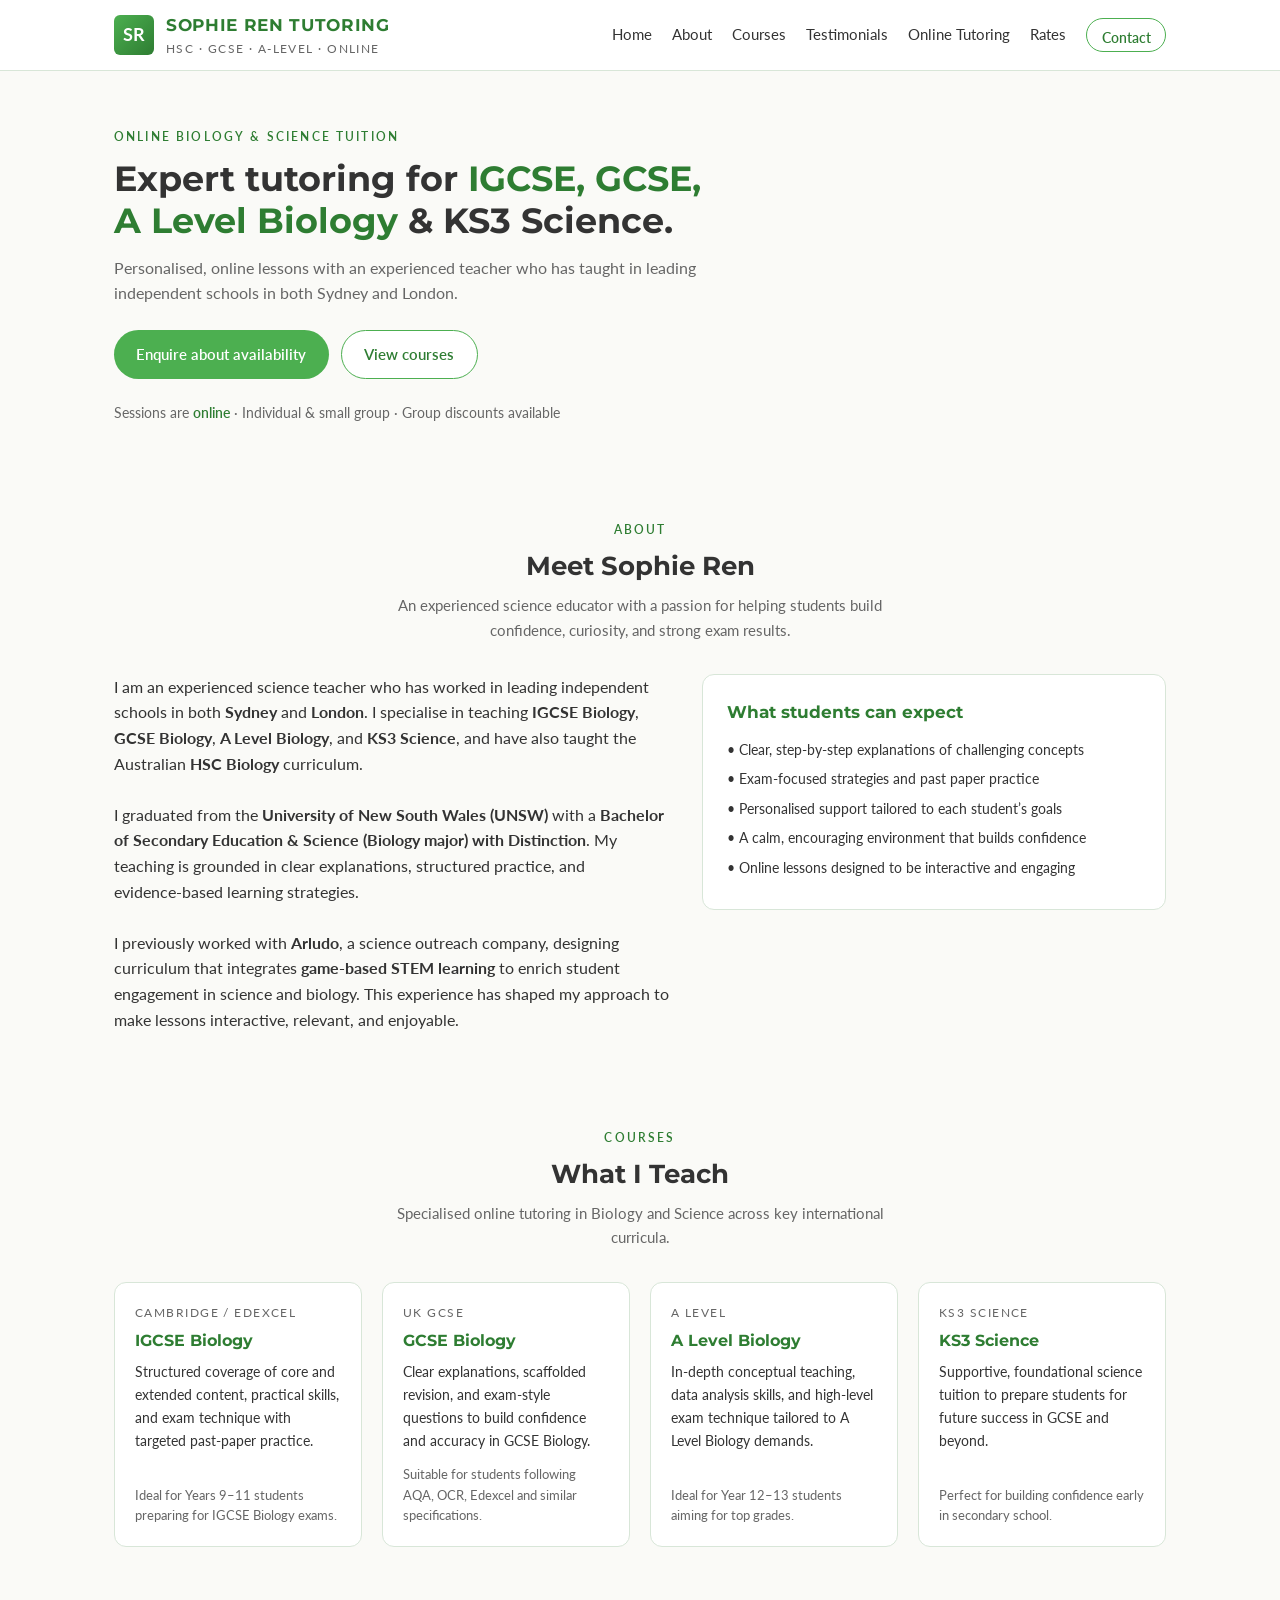
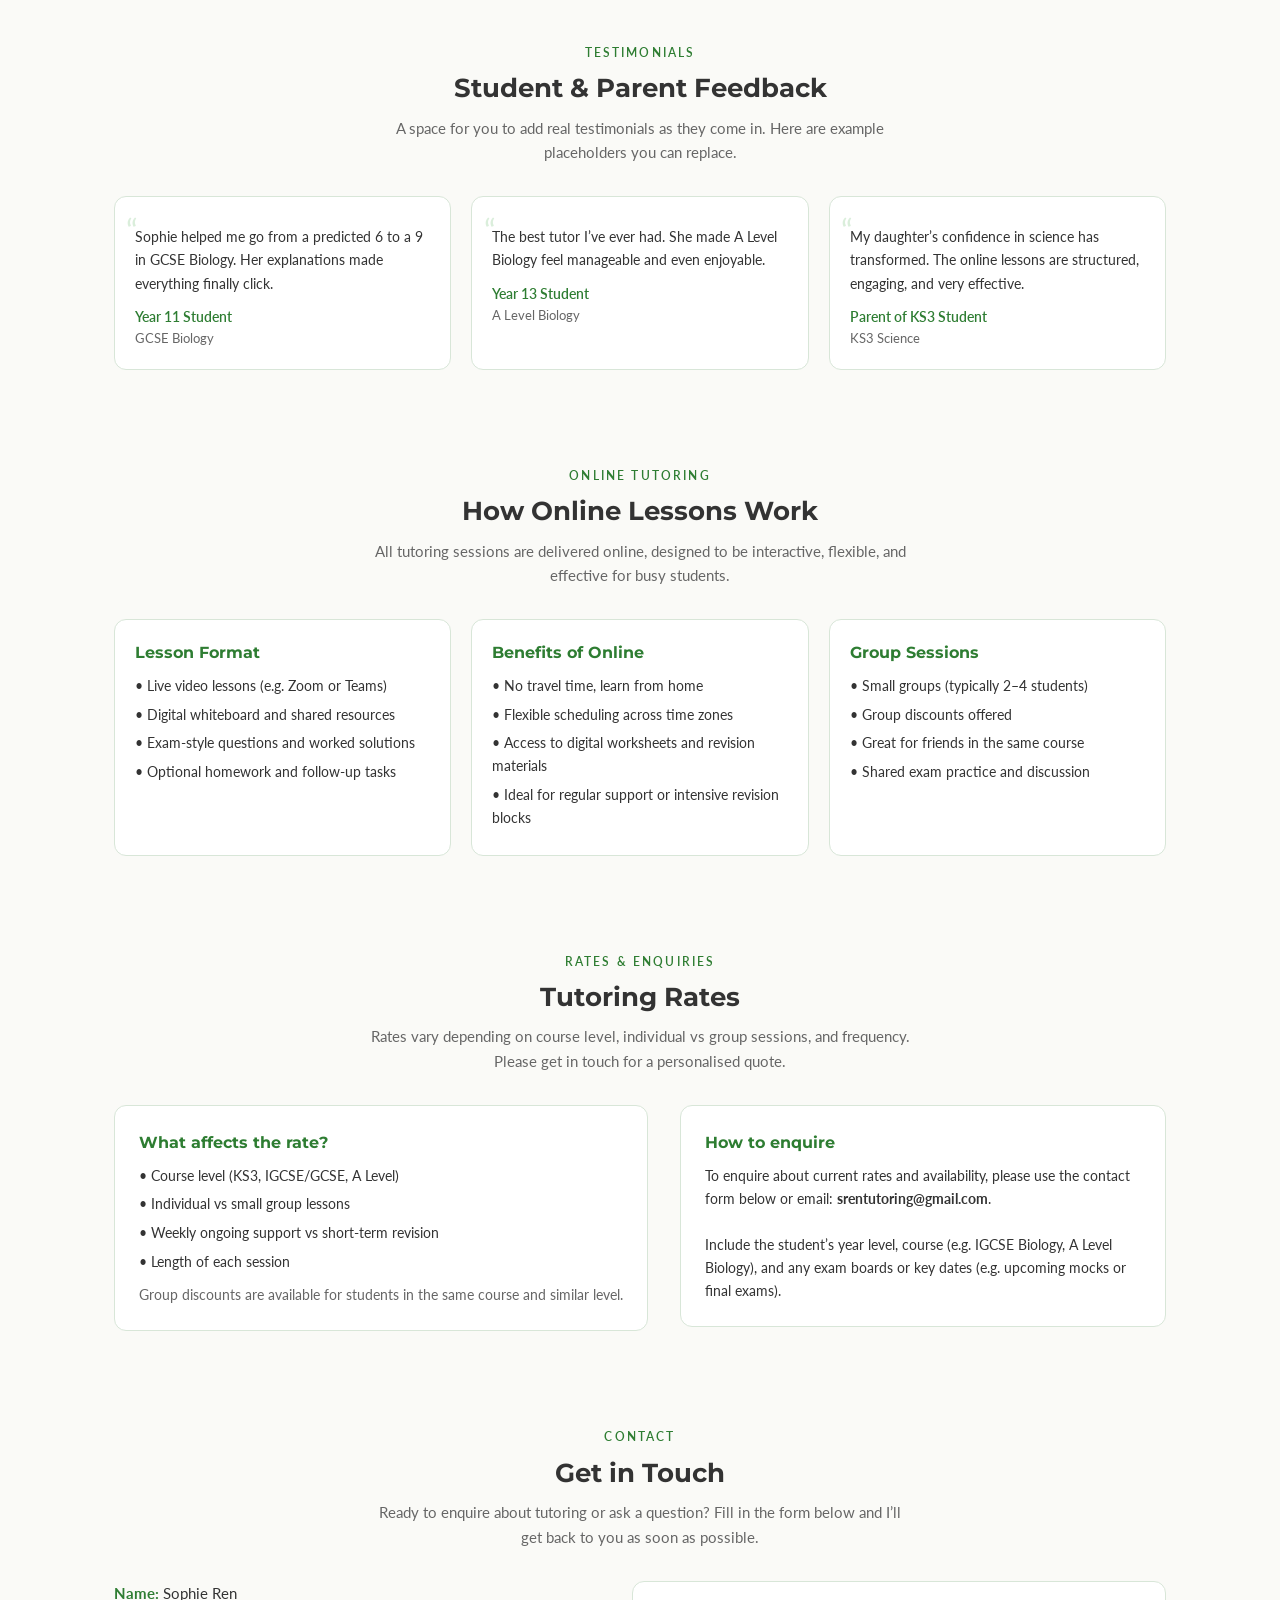
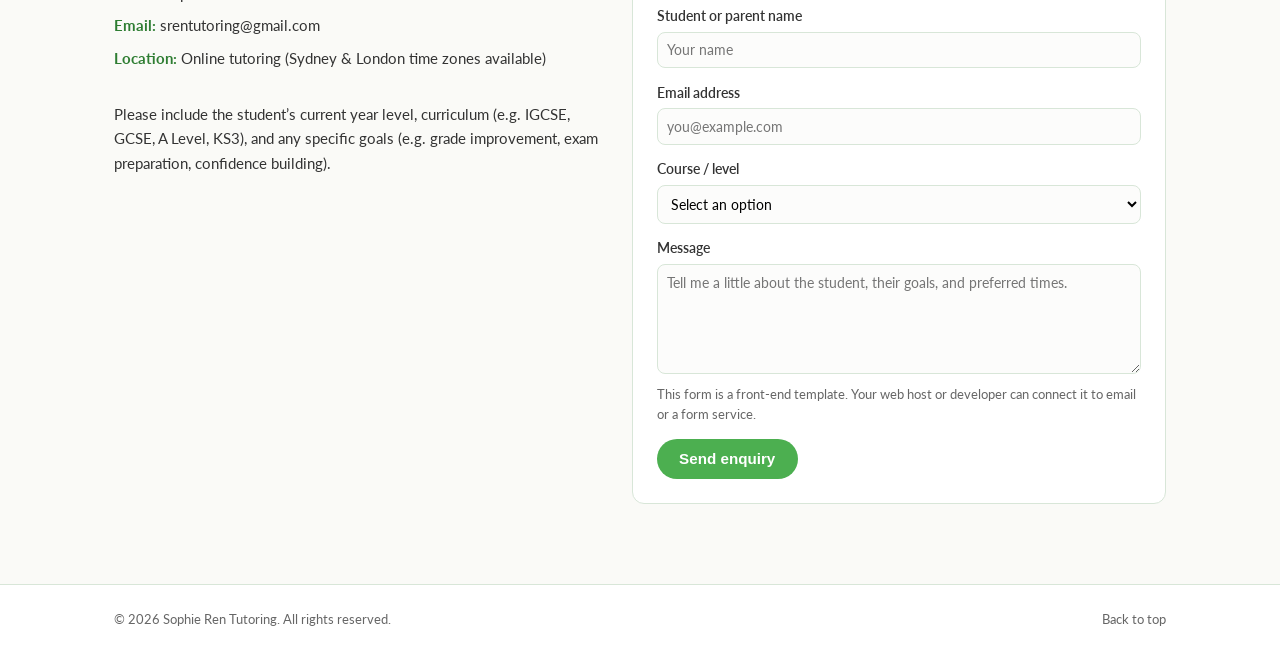
==== index.html @ f1d4d2f2 "Enhance index.html with new layout and styles Updated HTML structure and styling for the tutoring we" ====
<!DOCTYPE html>
<html lang="en">
<head>
  <meta charset="UTF-8" />
  <title>Sophie Ren Tutoring | Online Biology & Science Tutor</title>
  <meta name="viewport" content="width=device-width, initial-scale=1" />
  <meta name="description" content="Online Biology and Science tutoring for IGCSE, GCSE, A Level Biology and KS3 Science with experienced teacher Sophie Ren." />

  <!-- Google Fonts -->
  <link href="https://fonts.googleapis.com/css2?family=Montserrat:wght@500;700&family=Lato:wght@300;400;700&display=swap" rel="stylesheet" />

  <style>
    :root {
      --green-primary: #4caf50;
      --green-dark: #2e7d32;
      --sage-light: #e6f2e6;
      --bg-cream: #fafaf7;
      --text-main: #333333;
      --text-muted: #666666;
      --border-soft: #d8e6d8;
      --white: #ffffff;
    }

    * {
      box-sizing: border-box;
      margin: 0;
      padding: 0;
    }

    body {
      font-family: "Lato", system-ui, -apple-system, BlinkMacSystemFont, "Segoe UI", sans-serif;
      color: var(--text-main);
      background-color: var(--bg-cream);
      line-height: 1.6;
    }

    a {
      text-decoration: none;
      color: inherit;
    }

    img {
      max-width: 100%;
      display: block;
    }

    /* Layout */

    header {
      position: sticky;
      top: 0;
      z-index: 1000;
      background: var(--white);
      border-bottom: 1px solid var(--border-soft);
    }

    .container {
      width: 100%;
      max-width: 1100px;
      margin: 0 auto;
      padding: 0 1.5rem;
    }

    .nav {
      display: flex;
      align-items: center;
      justify-content: space-between;
      padding: 0.75rem 0;
    }

    .logo-text {
      display: flex;
      align-items: center;
      gap: 0.75rem;
    }

    .logo-box {
      width: 40px;
      height: 40px;
      border-radius: 6px;
      background: linear-gradient(135deg, var(--green-primary), var(--green-dark));
      display: flex;
      align-items: center;
      justify-content: center;
      color: var(--white);
      font-weight: 700;
      font-size: 1.1rem;
    }

    .logo-title {
      font-family: "Montserrat", sans-serif;
      font-weight: 700;
      font-size: 1.05rem;
      letter-spacing: 0.04em;
      text-transform: uppercase;
      color: var(--green-dark);
    }

    .logo-subtitle {
      font-size: 0.75rem;
      text-transform: uppercase;
      letter-spacing: 0.12em;
      color: var(--text-muted);
    }

    .nav-links {
      display: flex;
      gap: 1.25rem;
      align-items: center;
      font-size: 0.95rem;
    }

    .nav-links a {
      position: relative;
      padding-bottom: 0.15rem;
    }

    .nav-links a::after {
      content: "";
      position: absolute;
      left: 0;
      bottom: 0;
      width: 0;
      height: 2px;
      background: var(--green-primary);
      transition: width 0.2s ease;
    }

    .nav-links a:hover::after {
      width: 100%;
    }

    .nav-cta {
      padding: 0.4rem 0.9rem;
      border-radius: 999px;
      border: 1px solid var(--green-primary);
      color: var(--green-dark);
      font-weight: 600;
      font-size: 0.9rem;
    }

    /* Mobile nav */

    .nav-toggle {
      display: none;
      background: none;
      border: none;
      font-size: 1.5rem;
      cursor: pointer;
    }

    .nav-toggle span {
      display: block;
      width: 22px;
      height: 2px;
      background: var(--text-main);
      margin: 4px 0;
      transition: 0.3s;
    }

    .nav-links-mobile {
      display: none;
      flex-direction: column;
      gap: 0.75rem;
      padding: 0.75rem 0 1rem;
      border-top: 1px solid var(--border-soft);
      font-size: 0.95rem;
    }

    .nav-links-mobile a {
      padding: 0.25rem 0;
    }

    /* Hero */

    .hero {
      padding: 3.5rem 0 3rem;
      background: var(--bg-cream);
    }

    .hero-grid {
      display: grid;
      grid-template-columns: minmax(0, 1.4fr) minmax(0, 1fr);
      gap: 2.5rem;
      align-items: center;
    }

    .hero-kicker {
      text-transform: uppercase;
      letter-spacing: 0.18em;
      font-size: 0.75rem;
      color: var(--green-dark);
      font-weight: 600;
      margin-bottom: 0.75rem;
    }

    .hero-title {
      font-family: "Montserrat", sans-serif;
      font-size: 2.2rem;
      line-height: 1.2;
      margin-bottom: 0.75rem;
      color: var(--text-main);
    }

    .hero-highlight {
      color: var(--green-dark);
    }

    .hero-subtitle {
      font-size: 1rem;
      color: var(--text-muted);
      margin-bottom: 1.5rem;
    }

    .hero-buttons {
      display: flex;
      flex-wrap: wrap;
      gap: 0.75rem;
      margin-bottom: 1.5rem;
    }

    .btn-primary {
      background: var(--green-primary);
      color: var(--white);
      border-radius: 999px;
      padding: 0.7rem 1.4rem;
      font-size: 0.95rem;
      font-weight: 600;
      border: none;
      cursor: pointer;
      display: inline-flex;
      align-items: center;
      gap: 0.4rem;
    }

    .btn-secondary {
      background: var(--white);
      color: var(--green-dark);
      border-radius: 999px;
      padding: 0.7rem 1.4rem;
      font-size: 0.95rem;
      font-weight: 600;
      border: 1px solid var(--green-primary);
      cursor: pointer;
      display: inline-flex;
      align-items: center;
      gap: 0.4rem;
    }

    .hero-meta {
      font-size: 0.85rem;
      color: var(--text-muted);
    }

    .hero-meta span {
      font-weight: 600;
      color: var(--green-dark);
    }

    .hero-card {
      background: var(--white);
      border-radius: 14px;
      padding: 1.5rem;
      box-shadow: 0 10px 25px rgba(0, 0, 0, 0.06);
      border: 1px solid var(--border-soft);
    }

    .hero-card-title {
      font-family: "Montserrat", sans-serif;
      font-size: 1rem;
      font-weight: 600;
      margin-bottom: 0.75rem;
      color: var(--green-dark);
      text-transform: uppercase;
      letter-spacing: 0.12em;
    }

    .hero-card-list {
      list-style: none;
      font-size: 0.9rem;
      color: var(--text-main);
    }

    .hero-card-list li {
      display: flex;
      align-items: flex-start;
      gap: 0.5rem;
      margin-bottom: 0.4rem;
    }

    .hero-card-badge {
      display: inline-block;
      margin-top: 0.75rem;
      font-size: 0.75rem;
      text-transform: uppercase;
      letter-spacing: 0.12em;
      color: var(--text-muted);
    }

    /* Sections */

    section {
      padding: 3rem 0;
    }

    .section-header {
      text-align: center;
      margin-bottom: 2rem;
    }

    .section-kicker {
      text-transform: uppercase;
      letter-spacing: 0.18em;
      font-size: 0.75rem;
      color: var(--green-dark);
      font-weight: 600;
      margin-bottom: 0.4rem;
    }

    .section-title {
      font-family: "Montserrat", sans-serif;
      font-size: 1.6rem;
      margin-bottom: 0.4rem;
    }

    .section-subtitle {
      font-size: 0.95rem;
      color: var(--text-muted);
      max-width: 540px;
      margin: 0.25rem auto 0;
    }

    /* About */

    .about-grid {
      display: grid;
      grid-template-columns: minmax(0, 1.2fr) minmax(0, 1fr);
      gap: 2rem;
      align-items: flex-start;
    }

    .about-card {
      background: var(--white);
      border-radius: 12px;
      padding: 1.5rem;
      border: 1px solid var(--border-soft);
    }

    .about-card h3 {
      font-family: "Montserrat", sans-serif;
      font-size: 1.05rem;
      margin-bottom: 0.75rem;
      color: var(--green-dark);
    }

    .about-card ul {
      list-style: none;
      font-size: 0.9rem;
      color: var(--text-main);
    }

    .about-card li {
      margin-bottom: 0.4rem;
    }

    /* Courses */

    .courses-grid {
      display: grid;
      grid-template-columns: repeat(4, minmax(0, 1fr));
      gap: 1.25rem;
    }

    .course-card {
      background: var(--white);
      border-radius: 12px;
      padding: 1.25rem;
      border: 1px solid var(--border-soft);
      display: flex;
      flex-direction: column;
      justify-content: space-between;
    }

    .course-tag {
      font-size: 0.75rem;
      text-transform: uppercase;
      letter-spacing: 0.12em;
      color: var(--text-muted);
      margin-bottom: 0.4rem;
    }

    .course-title {
      font-family: "Montserrat", sans-serif;
      font-size: 1rem;
      margin-bottom: 0.4rem;
      color: var(--green-dark);
    }

    .course-body {
      font-size: 0.9rem;
      color: var(--text-main);
      margin-bottom: 0.75rem;
    }

    .course-footer {
      font-size: 0.8rem;
      color: var(--text-muted);
    }

    /* Testimonials */

    .testimonials-grid {
      display: grid;
      grid-template-columns: repeat(3, minmax(0, 1fr));
      gap: 1.25rem;
    }

    .testimonial-card {
      background: var(--white);
      border-radius: 12px;
      padding: 1.25rem;
      border: 1px solid var(--border-soft);
      font-size: 0.9rem;
      position: relative;
    }

    .testimonial-quote {
      font-size: 2rem;
      color: var(--green-primary);
      position: absolute;
      top: 0.4rem;
      left: 0.7rem;
      opacity: 0.2;
    }

    .testimonial-text {
      margin-top: 0.5rem;
      color: var(--text-main);
    }

    .testimonial-name {
      margin-top: 0.75rem;
      font-weight: 600;
      font-size: 0.85rem;
      color: var(--green-dark);
    }

    .testimonial-meta {
      font-size: 0.8rem;
      color: var(--text-muted);
    }

    /* Online tutoring */

    .online-grid {
      display: grid;
      grid-template-columns: repeat(3, minmax(0, 1fr));
      gap: 1.25rem;
    }

    .online-card {
      background: var(--white);
      border-radius: 12px;
      padding: 1.25rem;
      border: 1px solid var(--border-soft);
      font-size: 0.9rem;
    }

    .online-card h3 {
      font-family: "Montserrat", sans-serif;
      font-size: 1rem;
      margin-bottom: 0.5rem;
      color: var(--green-dark);
    }

    .online-card ul {
      list-style: none;
      padding-left: 0;
    }

    .online-card li {
      margin-bottom: 0.35rem;
    }

    /* Rates */

    .rates-grid {
      display: grid;
      grid-template-columns: minmax(0, 1.1fr) minmax(0, 1fr);
      gap: 2rem;
      align-items: flex-start;
    }

    .rates-card {
      background: var(--white);
      border-radius: 12px;
      padding: 1.5rem;
      border: 1px solid var(--border-soft);
      font-size: 0.9rem;
    }

    .rates-card h3 {
      font-family: "Montserrat", sans-serif;
      font-size: 1rem;
      margin-bottom: 0.5rem;
      color: var(--green-dark);
    }

    .rates-card ul {
      list-style: none;
    }

    .rates-card li {
      margin-bottom: 0.35rem;
    }

    .rates-note {
      font-size: 0.85rem;
      color: var(--text-muted);
      margin-top: 0.75rem;
    }

    /* Contact */

    .contact-grid {
      display: grid;
      grid-template-columns: minmax(0, 1fr) minmax(0, 1.1fr);
      gap: 2rem;
      align-items: flex-start;
    }

    .contact-details {
      font-size: 0.95rem;
    }

    .contact-details p {
      margin-bottom: 0.5rem;
    }

    .contact-details strong {
      color: var(--green-dark);
    }

    form {
      background: var(--white);
      border-radius: 12px;
      padding: 1.5rem;
      border: 1px solid var(--border-soft);
      font-size: 0.9rem;
    }

    .form-row {
      margin-bottom: 0.9rem;
    }

    label {
      display: block;
      margin-bottom: 0.25rem;
      font-size: 0.85rem;
      font-weight: 600;
      color: var(--text-main);
    }

    input,
    select,
    textarea {
      width: 100%;
      padding: 0.55rem 0.6rem;
      border-radius: 8px;
      border: 1px solid var(--border-soft);
      font-family: inherit;
      font-size: 0.9rem;
      outline: none;
      background: #fcfcfb;
    }

    input:focus,
    select:focus,
    textarea:focus {
      border-color: var(--green-primary);
      box-shadow: 0 0 0 2px rgba(76, 175, 80, 0.12);
      background: var(--white);
    }

    textarea {
      min-height: 110px;
      resize: vertical;
    }

    .form-helper {
      font-size: 0.8rem;
      color: var(--text-muted);
      margin-top: 0.25rem;
    }

    /* Footer */

    footer {
      padding: 1.5rem 0 2rem;
      border-top: 1px solid var(--border-soft);
      font-size: 0.8rem;
      color: var(--text-muted);
      background: var(--white);
      margin-top: 2rem;
    }

    .footer-inner {
      display: flex;
      flex-wrap: wrap;
      justify-content: space-between;
      gap: 0.75rem;
      align-items: center;
    }

    .footer-links {
      display: flex;
      gap: 1rem;
    }

    /* Responsive */

    @media (max-width: 900px) {
      .hero-grid,
      .about-grid,
      .courses-grid,
      .testimonials-grid,
      .online-grid,
      .rates-grid,
      .contact-grid {
        grid-template-columns: minmax(0, 1fr);
      }

      .courses-grid {
        grid-template-columns: repeat(2, minmax(0, 1fr));
      }

      .testimonials-grid,
      .online-grid {
        grid-template-columns: repeat(2, minmax(0, 1fr));
      }
    }

    @media (max-width: 700px) {
      .nav-links {
        display: none;
      }

      .nav-toggle {
        display: block;
      }

      .hero {
        padding-top: 2.5rem;
      }

      .hero-grid {
        grid-template-columns: minmax(0, 1fr);
      }

      .hero-title {
        font-size: 1.8rem;
      }

      .courses-grid,
      .testimonials-grid,
      .online-grid {
        grid-template-columns: minmax(0, 1fr);
      }

      section {
        padding: 2.5rem 0;
      }
    }

    @media (max-width: 480px) {
      .btn-primary,
      .btn-secondary {
        width: 100%;
        justify-content: center;
      }
    }
  </style>
</head>
<body>

  <!-- Header / Navigation -->
  <header>
    <div class="container">
      <nav class="nav">
        <div class="logo-text">
          <div class="logo-box">SR</div>
          <div>
            <div class="logo-title">Sophie Ren Tutoring</div>
            <div class="logo-subtitle">HSC · GCSE · A‑Level · Online</div>
          </div>
        </div>

        <button class="nav-toggle" aria-label="Toggle navigation" onclick="toggleNav()">
          <span></span>
          <span></span>
          <span></span>
        </button>

        <div class="nav-links">
          <a href="#home">Home</a>
          <a href="#about">About</a>
          <a href="#courses">Courses</a>
          <a href="#testimonials">Testimonials</a>
          <a href="#online">Online Tutoring</a>
          <a href="#rates">Rates</a>
          <a href="#contact" class="nav-cta">Contact</a>
        </div>
      </nav>

      <div id="mobileNav" class="nav-links-mobile">
        <a href="#home" onclick="toggleNav()">Home</a>
        <a href="#about" onclick="toggleNav()">About</a>
        <a href="#courses" onclick="toggleNav()">Courses</a>
        <a href="#testimonials" onclick="toggleNav()">Testimonials</a>
        <a href="#online" onclick="toggleNav()">Online Tutoring</a>
        <a href="#rates" onclick="toggleNav()">Rates</a>
        <a href="#contact" onclick="toggleNav()">Contact</a>
      </div>
    </div>
  </header>

  <!-- Hero -->
  <main id="home">
    <section class="hero">
      <div class="container hero-grid">
        <div>
          <div class="hero-kicker">Online Biology & Science Tuition</div>
          <h1 class="hero-title">
            Expert tutoring for <span class="hero-highlight">IGCSE, GCSE, A Level Biology</span> & KS3 Science.
          </h1>
          <p class="hero-subtitle">
            Personalised, online lessons with an experienced teacher who has taught in leading independent schools in both Sydney and London.
          </p>
          <div class="hero-buttons">
            <a href="#contact" class="btn-primary">Enquire about availability</a>
            <a href="#courses" class="btn-secondary">View courses</a>
          </div>
          <p class="hero-meta">
            Sessions are <span>online</span> · Individual & small group · Group discounts available
          </p>
        </div>
      </div>
    </section>

    <!-- About -->
    <section id="about">
      <div class="container">
        <div class="section-header">
          <div class="section-kicker">About</div>
          <h2 class="section-title">Meet Sophie Ren</h2>
          <p class="section-subtitle">
            An experienced science educator with a passion for helping students build confidence, curiosity, and strong exam results.
          </p>
        </div>

        <div class="about-grid">
          <div>
            <p>
              I am an experienced science teacher who has worked in leading independent schools in both
              <strong>Sydney</strong> and <strong>London</strong>. I specialise in teaching
              <strong>IGCSE Biology</strong>, <strong>GCSE Biology</strong>, <strong>A Level Biology</strong>,
              and <strong>KS3 Science</strong>, and have also taught the Australian <strong>HSC Biology</strong> curriculum.
            </p>
            <br />
            <p>
              I graduated from the <strong>University of New South Wales (UNSW)</strong> with a
              <strong>Bachelor of Secondary Education & Science (Biology major) with Distinction</strong>.
              My teaching is grounded in clear explanations, structured practice, and evidence‑based learning strategies.
            </p>
            <br />
            <p>
              I previously worked with <strong>Arludo</strong>, a science outreach company, designing curriculum that
              integrates <strong>game‑based STEM learning</strong> to enrich student engagement in science and biology.
              This experience has shaped my approach to make lessons interactive, relevant, and enjoyable.
            </p>
          </div>

          <div class="about-card">
            <h3>What students can expect</h3>
            <ul>
              <li>• Clear, step‑by‑step explanations of challenging concepts</li>
              <li>• Exam‑focused strategies and past paper practice</li>
              <li>• Personalised support tailored to each student’s goals</li>
              <li>• A calm, encouraging environment that builds confidence</li>
              <li>• Online lessons designed to be interactive and engaging</li>
            </ul>
          </div>
        </div>
      </div>
    </section>

    <!-- Courses -->
    <section id="courses">
      <div class="container">
        <div class="section-header">
          <div class="section-kicker">Courses</div>
          <h2 class="section-title">What I Teach</h2>
          <p class="section-subtitle">
            Specialised online tutoring in Biology and Science across key international curricula.
          </p>
        </div>

        <div class="courses-grid">
          <article class="course-card">
            <div>
              <div class="course-tag">Cambridge / Edexcel</div>
              <h3 class="course-title">IGCSE Biology</h3>
              <p class="course-body">
                Structured coverage of core and extended content, practical skills, and exam technique with targeted past‑paper practice.
              </p>
            </div>
            <div class="course-footer">
              Ideal for Years 9–11 students preparing for IGCSE Biology exams.
            </div>
          </article>

          <article class="course-card">
            <div>
              <div class="course-tag">UK GCSE</div>
              <h3 class="course-title">GCSE Biology</h3>
              <p class="course-body">
                Clear explanations, scaffolded revision, and exam‑style questions to build confidence and accuracy in GCSE Biology.
              </p>
            </div>
            <div class="course-footer">
              Suitable for students following AQA, OCR, Edexcel and similar specifications.
            </div>
          </article>

          <article class="course-card">
            <div>
              <div class="course-tag">A Level</div>
              <h3 class="course-title">A Level Biology</h3>
              <p class="course-body">
                In‑depth conceptual teaching, data analysis skills, and high‑level exam technique tailored to A Level Biology demands.
              </p>
            </div>
            <div class="course-footer">
              Ideal for Year 12–13 students aiming for top grades.
            </div>
          </article>

          <article class="course-card">
            <div>
              <div class="course-tag">KS3 Science</div>
              <h3 class="course-title">KS3 Science</h3>
              <p class="course-body">
                Supportive, foundational science tuition to prepare students for future success in GCSE and beyond.
              </p>
            </div>
            <div class="course-footer">
              Perfect for building confidence early in secondary school.
            </div>
          </article>
        </div>
      </div>
    </section>

    <!-- Testimonials -->
    <section id="testimonials">
      <div class="container">
        <div class="section-header">
          <div class="section-kicker">Testimonials</div>
          <h2 class="section-title">Student & Parent Feedback</h2>
          <p class="section-subtitle">
            A space for you to add real testimonials as they come in. Here are example placeholders you can replace.
          </p>
        </div>

        <div class="testimonials-grid">
          <article class="testimonial-card">
            <div class="testimonial-quote">“</div>
            <p class="testimonial-text">
              Sophie helped me go from a predicted 6 to a 9 in GCSE Biology. Her explanations made everything finally click.
            </p>
            <div class="testimonial-name">Year 11 Student</div>
            <div class="testimonial-meta">GCSE Biology</div>
          </article>

          <article class="testimonial-card">
            <div class="testimonial-quote">“</div>
            <p class="testimonial-text">
              The best tutor I’ve ever had. She made A Level Biology feel manageable and even enjoyable.
            </p>
            <div class="testimonial-name">Year 13 Student</div>
            <div class="testimonial-meta">A Level Biology</div>
          </article>

          <article class="testimonial-card">
            <div class="testimonial-quote">“</div>
            <p class="testimonial-text">
              My daughter’s confidence in science has transformed. The online lessons are structured, engaging, and very effective.
            </p>
            <div class="testimonial-name">Parent of KS3 Student</div>
            <div class="testimonial-meta">KS3 Science</div>
          </article>
        </div>
      </div>
    </section>

    <!-- Online Tutoring -->
    <section id="online">
      <div class="container">
        <div class="section-header">
          <div class="section-kicker">Online Tutoring</div>
          <h2 class="section-title">How Online Lessons Work</h2>
          <p class="section-subtitle">
            All tutoring sessions are delivered online, designed to be interactive, flexible, and effective for busy students.
          </p>
        </div>

        <div class="online-grid">
          <article class="online-card">
            <h3>Lesson Format</h3>
            <ul>
              <li>• Live video lessons (e.g. Zoom or Teams)</li>
              <li>• Digital whiteboard and shared resources</li>
              <li>• Exam‑style questions and worked solutions</li>
              <li>• Optional homework and follow‑up tasks</li>
            </ul>
          </article>

          <article class="online-card">
            <h3>Benefits of Online</h3>
            <ul>
              <li>• No travel time, learn from home</li>
              <li>• Flexible scheduling across time zones</li>
              <li>• Access to digital worksheets and revision materials</li>
              <li>• Ideal for regular support or intensive revision blocks</li>
            </ul>
          </article>

          <article class="online-card">
            <h3>Group Sessions</h3>
            <ul>
              <li>• Small groups (typically 2–4 students)</li>
              <li>• Group discounts offered</li>
              <li>• Great for friends in the same course</li>
              <li>• Shared exam practice and discussion</li>
            </ul>
          </article>
        </div>
      </div>
    </section>

    <!-- Rates -->
    <section id="rates">
      <div class="container">
        <div class="section-header">
          <div class="section-kicker">Rates & Enquiries</div>
          <h2 class="section-title">Tutoring Rates</h2>
          <p class="section-subtitle">
            Rates vary depending on course level, individual vs group sessions, and frequency. Please get in touch for a personalised quote.
          </p>
        </div>

        <div class="rates-grid">
          <div class="rates-card">
            <h3>What affects the rate?</h3>
            <ul>
              <li>• Course level (KS3, IGCSE/GCSE, A Level)</li>
              <li>• Individual vs small group lessons</li>
              <li>• Weekly ongoing support vs short‑term revision</li>
              <li>• Length of each session</li>
            </ul>
            <p class="rates-note">
              Group discounts are available for students in the same course and similar level.
            </p>
          </div>

          <div class="rates-card">
            <h3>How to enquire</h3>
            <p>
              To enquire about current rates and availability, please use the contact form below or email:
              <strong>srentutoring@gmail.com</strong>.
            </p>
            <br />
            <p>
              Include the student’s year level, course (e.g. IGCSE Biology, A Level Biology), and any exam boards or key dates
              (e.g. upcoming mocks or final exams).
            </p>
          </div>
        </div>
      </div>
    </section>

    <!-- Contact -->
    <section id="contact">
      <div class="container">
        <div class="section-header">
          <div class="section-kicker">Contact</div>
          <h2 class="section-title">Get in Touch</h2>
          <p class="section-subtitle">
            Ready to enquire about tutoring or ask a question? Fill in the form below and I’ll get back to you as soon as possible.
          </p>
        </div>

        <div class="contact-grid">
          <div class="contact-details">
            <p><strong>Name:</strong> Sophie Ren</p>
            <p><strong>Email:</strong> <a href="mailto:srentutoring@gmail.com">srentutoring@gmail.com</a></p>
            <p><strong>Location:</strong> Online tutoring (Sydney & London time zones available)</p>
            <br />
            <p>
              Please include the student’s current year level, curriculum (e.g. IGCSE, GCSE, A Level, KS3), and any specific goals
              (e.g. grade improvement, exam preparation, confidence building).
            </p>
          </div>

          <form>
            <div class="form-row">
              <label for="name">Student or parent name</label>
              <input type="text" id="name" name="name" placeholder="Your name" />
            </div>

            <div class="form-row">
              <label for="email">Email address</label>
              <input type="email" id="email" name="email" placeholder="you@example.com" />
            </div>

            <div class="form-row">
              <label for="course">Course / level</label>
              <select id="course" name="course">
                <option value="">Select an option</option>
                <option>KS3 Science</option>
                <option>IGCSE Biology</option>
                <option>GCSE Biology</option>
                <option>A Level Biology</option>
                <option>Other / Not sure</option>
              </select>
            </div>

            <div class="form-row">
              <label for="message">Message</label>
              <textarea id="message" name="message" placeholder="Tell me a little about the student, their goals, and preferred times."></textarea>
              <div class="form-helper">
                This form is a front‑end template. Your web host or developer can connect it to email or a form service.
              </div>
            </div>

            <button type="submit" class="btn-primary">Send enquiry</button>
          </form>
        </div>
      </div>
    </section>
  </main>

  <!-- Footer -->
  <footer>
    <div class="container footer-inner">
      <div>© <span id="year"></span> Sophie Ren Tutoring. All rights reserved.</div>
      <div class="footer-links">
        <a href="#home">Back to top</a>
      </div>
    </div>
  </footer>

  <script>
    // Mobile nav toggle
    function toggleNav() {
      const mobileNav = document.getElementById("mobileNav");
      if (mobileNav.style.display === "flex") {
        mobileNav.style.display = "none";
      } else {
        mobileNav.style.display = "flex";
      }
    }

    // Current year in footer
    document.getElementById("year").textContent = new Date().getFullYear();
  </script>
</body>
</html>
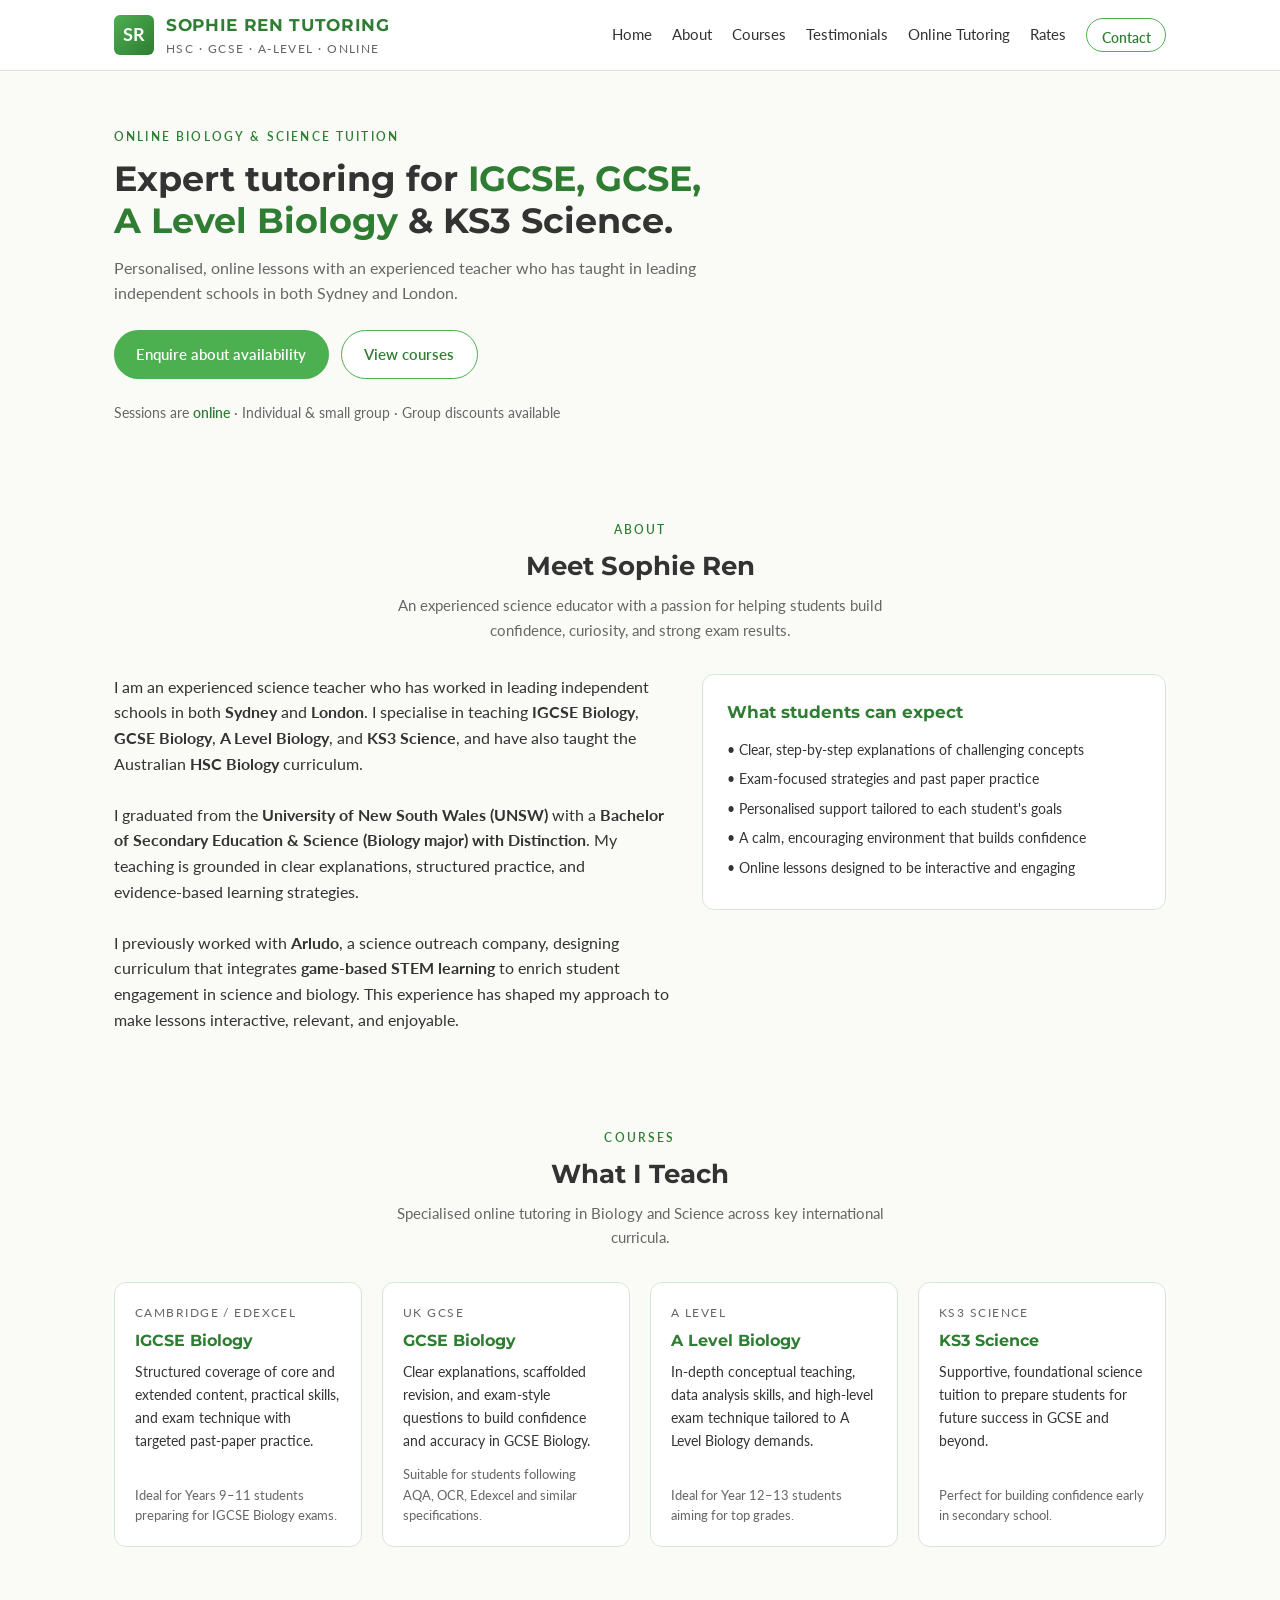
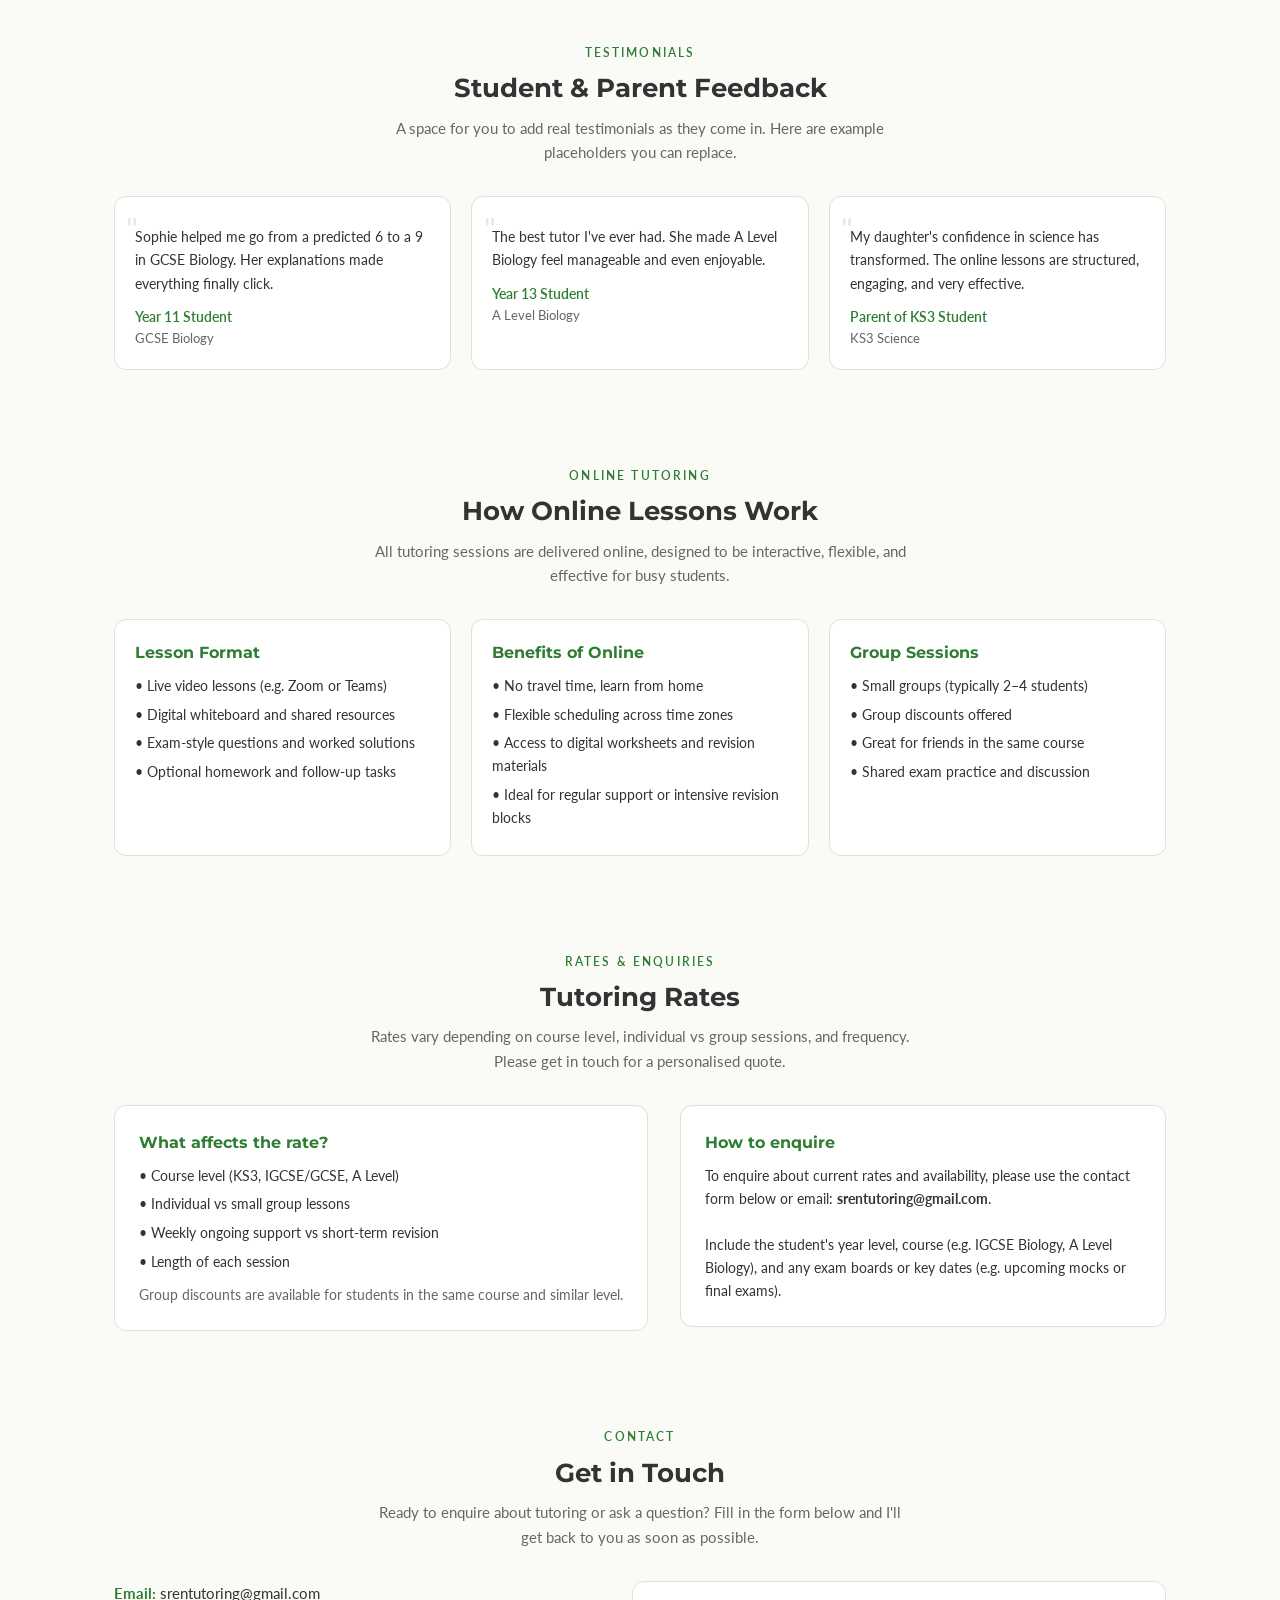
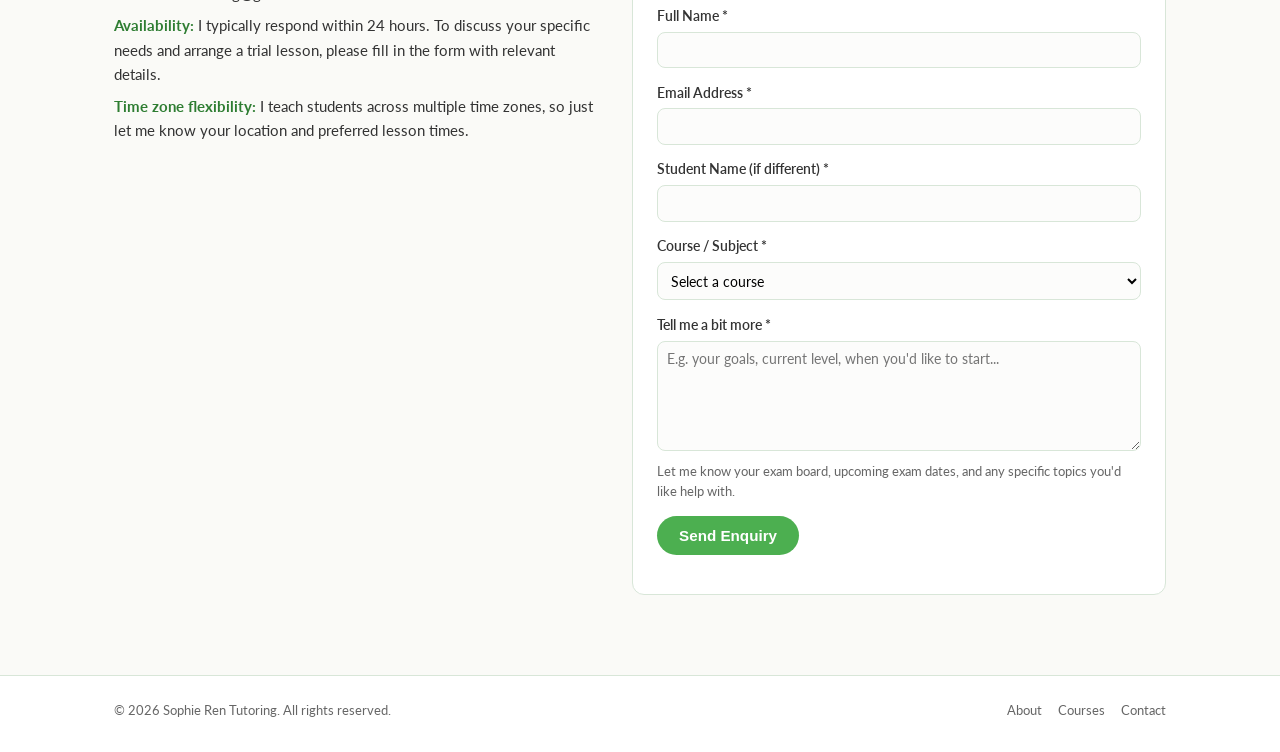
==== commit 6e45c67d: "Refactor: Remove inline styles and link to external CSS file" ====
--- a/index.html
+++ b/index.html
@@ -9,677 +9,15 @@
   <!-- Google Fonts -->
   <link href="https://fonts.googleapis.com/css2?family=Montserrat:wght@500;700&family=Lato:wght@300;400;700&display=swap" rel="stylesheet" />
 
-  <style>
-    :root {
-      --green-primary: #4caf50;
-      --green-dark: #2e7d32;
-      --sage-light: #e6f2e6;
-      --bg-cream: #fafaf7;
-      --text-main: #333333;
-      --text-muted: #666666;
-      --border-soft: #d8e6d8;
-      --white: #ffffff;
+  <!-- External Stylesheet -->
+  <link rel="stylesheet" href="styles.css" />
+
+  <script>
+    function toggleNav() {
+      const mobileNav = document.getElementById('mobileNav');
+      mobileNav.style.display = mobileNav.style.display === 'flex' ? 'none' : 'flex';
     }
-
-    * {
-      box-sizing: border-box;
-      margin: 0;
-      padding: 0;
-    }
-
-    body {
-      font-family: "Lato", system-ui, -apple-system, BlinkMacSystemFont, "Segoe UI", sans-serif;
-      color: var(--text-main);
-      background-color: var(--bg-cream);
-      line-height: 1.6;
-    }
-
-    a {
-      text-decoration: none;
-      color: inherit;
-    }
-
-    img {
-      max-width: 100%;
-      display: block;
-    }
-
-    /* Layout */
-
-    header {
-      position: sticky;
-      top: 0;
-      z-index: 1000;
-      background: var(--white);
-      border-bottom: 1px solid var(--border-soft);
-    }
-
-    .container {
-      width: 100%;
-      max-width: 1100px;
-      margin: 0 auto;
-      padding: 0 1.5rem;
-    }
-
-    .nav {
-      display: flex;
-      align-items: center;
-      justify-content: space-between;
-      padding: 0.75rem 0;
-    }
-
-    .logo-text {
-      display: flex;
-      align-items: center;
-      gap: 0.75rem;
-    }
-
-    .logo-box {
-      width: 40px;
-      height: 40px;
-      border-radius: 6px;
-      background: linear-gradient(135deg, var(--green-primary), var(--green-dark));
-      display: flex;
-      align-items: center;
-      justify-content: center;
-      color: var(--white);
-      font-weight: 700;
-      font-size: 1.1rem;
-    }
-
-    .logo-title {
-      font-family: "Montserrat", sans-serif;
-      font-weight: 700;
-      font-size: 1.05rem;
-      letter-spacing: 0.04em;
-      text-transform: uppercase;
-      color: var(--green-dark);
-    }
-
-    .logo-subtitle {
-      font-size: 0.75rem;
-      text-transform: uppercase;
-      letter-spacing: 0.12em;
-      color: var(--text-muted);
-    }
-
-    .nav-links {
-      display: flex;
-      gap: 1.25rem;
-      align-items: center;
-      font-size: 0.95rem;
-    }
-
-    .nav-links a {
-      position: relative;
-      padding-bottom: 0.15rem;
-    }
-
-    .nav-links a::after {
-      content: "";
-      position: absolute;
-      left: 0;
-      bottom: 0;
-      width: 0;
-      height: 2px;
-      background: var(--green-primary);
-      transition: width 0.2s ease;
-    }
-
-    .nav-links a:hover::after {
-      width: 100%;
-    }
-
-    .nav-cta {
-      padding: 0.4rem 0.9rem;
-      border-radius: 999px;
-      border: 1px solid var(--green-primary);
-      color: var(--green-dark);
-      font-weight: 600;
-      font-size: 0.9rem;
-    }
-
-    /* Mobile nav */
-
-    .nav-toggle {
-      display: none;
-      background: none;
-      border: none;
-      font-size: 1.5rem;
-      cursor: pointer;
-    }
-
-    .nav-toggle span {
-      display: block;
-      width: 22px;
-      height: 2px;
-      background: var(--text-main);
-      margin: 4px 0;
-      transition: 0.3s;
-    }
-
-    .nav-links-mobile {
-      display: none;
-      flex-direction: column;
-      gap: 0.75rem;
-      padding: 0.75rem 0 1rem;
-      border-top: 1px solid var(--border-soft);
-      font-size: 0.95rem;
-    }
-
-    .nav-links-mobile a {
-      padding: 0.25rem 0;
-    }
-
-    /* Hero */
-
-    .hero {
-      padding: 3.5rem 0 3rem;
-      background: var(--bg-cream);
-    }
-
-    .hero-grid {
-      display: grid;
-      grid-template-columns: minmax(0, 1.4fr) minmax(0, 1fr);
-      gap: 2.5rem;
-      align-items: center;
-    }
-
-    .hero-kicker {
-      text-transform: uppercase;
-      letter-spacing: 0.18em;
-      font-size: 0.75rem;
-      color: var(--green-dark);
-      font-weight: 600;
-      margin-bottom: 0.75rem;
-    }
-
-    .hero-title {
-      font-family: "Montserrat", sans-serif;
-      font-size: 2.2rem;
-      line-height: 1.2;
-      margin-bottom: 0.75rem;
-      color: var(--text-main);
-    }
-
-    .hero-highlight {
-      color: var(--green-dark);
-    }
-
-    .hero-subtitle {
-      font-size: 1rem;
-      color: var(--text-muted);
-      margin-bottom: 1.5rem;
-    }
-
-    .hero-buttons {
-      display: flex;
-      flex-wrap: wrap;
-      gap: 0.75rem;
-      margin-bottom: 1.5rem;
-    }
-
-    .btn-primary {
-      background: var(--green-primary);
-      color: var(--white);
-      border-radius: 999px;
-      padding: 0.7rem 1.4rem;
-      font-size: 0.95rem;
-      font-weight: 600;
-      border: none;
-      cursor: pointer;
-      display: inline-flex;
-      align-items: center;
-      gap: 0.4rem;
-    }
-
-    .btn-secondary {
-      background: var(--white);
-      color: var(--green-dark);
-      border-radius: 999px;
-      padding: 0.7rem 1.4rem;
-      font-size: 0.95rem;
-      font-weight: 600;
-      border: 1px solid var(--green-primary);
-      cursor: pointer;
-      display: inline-flex;
-      align-items: center;
-      gap: 0.4rem;
-    }
-
-    .hero-meta {
-      font-size: 0.85rem;
-      color: var(--text-muted);
-    }
-
-    .hero-meta span {
-      font-weight: 600;
-      color: var(--green-dark);
-    }
-
-    .hero-card {
-      background: var(--white);
-      border-radius: 14px;
-      padding: 1.5rem;
-      box-shadow: 0 10px 25px rgba(0, 0, 0, 0.06);
-      border: 1px solid var(--border-soft);
-    }
-
-    .hero-card-title {
-      font-family: "Montserrat", sans-serif;
-      font-size: 1rem;
-      font-weight: 600;
-      margin-bottom: 0.75rem;
-      color: var(--green-dark);
-      text-transform: uppercase;
-      letter-spacing: 0.12em;
-    }
-
-    .hero-card-list {
-      list-style: none;
-      font-size: 0.9rem;
-      color: var(--text-main);
-    }
-
-    .hero-card-list li {
-      display: flex;
-      align-items: flex-start;
-      gap: 0.5rem;
-      margin-bottom: 0.4rem;
-    }
-
-    .hero-card-badge {
-      display: inline-block;
-      margin-top: 0.75rem;
-      font-size: 0.75rem;
-      text-transform: uppercase;
-      letter-spacing: 0.12em;
-      color: var(--text-muted);
-    }
-
-    /* Sections */
-
-    section {
-      padding: 3rem 0;
-    }
-
-    .section-header {
-      text-align: center;
-      margin-bottom: 2rem;
-    }
-
-    .section-kicker {
-      text-transform: uppercase;
-      letter-spacing: 0.18em;
-      font-size: 0.75rem;
-      color: var(--green-dark);
-      font-weight: 600;
-      margin-bottom: 0.4rem;
-    }
-
-    .section-title {
-      font-family: "Montserrat", sans-serif;
-      font-size: 1.6rem;
-      margin-bottom: 0.4rem;
-    }
-
-    .section-subtitle {
-      font-size: 0.95rem;
-      color: var(--text-muted);
-      max-width: 540px;
-      margin: 0.25rem auto 0;
-    }
-
-    /* About */
-
-    .about-grid {
-      display: grid;
-      grid-template-columns: minmax(0, 1.2fr) minmax(0, 1fr);
-      gap: 2rem;
-      align-items: flex-start;
-    }
-
-    .about-card {
-      background: var(--white);
-      border-radius: 12px;
-      padding: 1.5rem;
-      border: 1px solid var(--border-soft);
-    }
-
-    .about-card h3 {
-      font-family: "Montserrat", sans-serif;
-      font-size: 1.05rem;
-      margin-bottom: 0.75rem;
-      color: var(--green-dark);
-    }
-
-    .about-card ul {
-      list-style: none;
-      font-size: 0.9rem;
-      color: var(--text-main);
-    }
-
-    .about-card li {
-      margin-bottom: 0.4rem;
-    }
-
-    /* Courses */
-
-    .courses-grid {
-      display: grid;
-      grid-template-columns: repeat(4, minmax(0, 1fr));
-      gap: 1.25rem;
-    }
-
-    .course-card {
-      background: var(--white);
-      border-radius: 12px;
-      padding: 1.25rem;
-      border: 1px solid var(--border-soft);
-      display: flex;
-      flex-direction: column;
-      justify-content: space-between;
-    }
-
-    .course-tag {
-      font-size: 0.75rem;
-      text-transform: uppercase;
-      letter-spacing: 0.12em;
-      color: var(--text-muted);
-      margin-bottom: 0.4rem;
-    }
-
-    .course-title {
-      font-family: "Montserrat", sans-serif;
-      font-size: 1rem;
-      margin-bottom: 0.4rem;
-      color: var(--green-dark);
-    }
-
-    .course-body {
-      font-size: 0.9rem;
-      color: var(--text-main);
-      margin-bottom: 0.75rem;
-    }
-
-    .course-footer {
-      font-size: 0.8rem;
-      color: var(--text-muted);
-    }
-
-    /* Testimonials */
-
-    .testimonials-grid {
-      display: grid;
-      grid-template-columns: repeat(3, minmax(0, 1fr));
-      gap: 1.25rem;
-    }
-
-    .testimonial-card {
-      background: var(--white);
-      border-radius: 12px;
-      padding: 1.25rem;
-      border: 1px solid var(--border-soft);
-      font-size: 0.9rem;
-      position: relative;
-    }
-
-    .testimonial-quote {
-      font-size: 2rem;
-      color: var(--green-primary);
-      position: absolute;
-      top: 0.4rem;
-      left: 0.7rem;
-      opacity: 0.2;
-    }
-
-    .testimonial-text {
-      margin-top: 0.5rem;
-      color: var(--text-main);
-    }
-
-    .testimonial-name {
-      margin-top: 0.75rem;
-      font-weight: 600;
-      font-size: 0.85rem;
-      color: var(--green-dark);
-    }
-
-    .testimonial-meta {
-      font-size: 0.8rem;
-      color: var(--text-muted);
-    }
-
-    /* Online tutoring */
-
-    .online-grid {
-      display: grid;
-      grid-template-columns: repeat(3, minmax(0, 1fr));
-      gap: 1.25rem;
-    }
-
-    .online-card {
-      background: var(--white);
-      border-radius: 12px;
-      padding: 1.25rem;
-      border: 1px solid var(--border-soft);
-      font-size: 0.9rem;
-    }
-
-    .online-card h3 {
-      font-family: "Montserrat", sans-serif;
-      font-size: 1rem;
-      margin-bottom: 0.5rem;
-      color: var(--green-dark);
-    }
-
-    .online-card ul {
-      list-style: none;
-      padding-left: 0;
-    }
-
-    .online-card li {
-      margin-bottom: 0.35rem;
-    }
-
-    /* Rates */
-
-    .rates-grid {
-      display: grid;
-      grid-template-columns: minmax(0, 1.1fr) minmax(0, 1fr);
-      gap: 2rem;
-      align-items: flex-start;
-    }
-
-    .rates-card {
-      background: var(--white);
-      border-radius: 12px;
-      padding: 1.5rem;
-      border: 1px solid var(--border-soft);
-      font-size: 0.9rem;
-    }
-
-    .rates-card h3 {
-      font-family: "Montserrat", sans-serif;
-      font-size: 1rem;
-      margin-bottom: 0.5rem;
-      color: var(--green-dark);
-    }
-
-    .rates-card ul {
-      list-style: none;
-    }
-
-    .rates-card li {
-      margin-bottom: 0.35rem;
-    }
-
-    .rates-note {
-      font-size: 0.85rem;
-      color: var(--text-muted);
-      margin-top: 0.75rem;
-    }
-
-    /* Contact */
-
-    .contact-grid {
-      display: grid;
-      grid-template-columns: minmax(0, 1fr) minmax(0, 1.1fr);
-      gap: 2rem;
-      align-items: flex-start;
-    }
-
-    .contact-details {
-      font-size: 0.95rem;
-    }
-
-    .contact-details p {
-      margin-bottom: 0.5rem;
-    }
-
-    .contact-details strong {
-      color: var(--green-dark);
-    }
-
-    form {
-      background: var(--white);
-      border-radius: 12px;
-      padding: 1.5rem;
-      border: 1px solid var(--border-soft);
-      font-size: 0.9rem;
-    }
-
-    .form-row {
-      margin-bottom: 0.9rem;
-    }
-
-    label {
-      display: block;
-      margin-bottom: 0.25rem;
-      font-size: 0.85rem;
-      font-weight: 600;
-      color: var(--text-main);
-    }
-
-    input,
-    select,
-    textarea {
-      width: 100%;
-      padding: 0.55rem 0.6rem;
-      border-radius: 8px;
-      border: 1px solid var(--border-soft);
-      font-family: inherit;
-      font-size: 0.9rem;
-      outline: none;
-      background: #fcfcfb;
-    }
-
-    input:focus,
-    select:focus,
-    textarea:focus {
-      border-color: var(--green-primary);
-      box-shadow: 0 0 0 2px rgba(76, 175, 80, 0.12);
-      background: var(--white);
-    }
-
-    textarea {
-      min-height: 110px;
-      resize: vertical;
-    }
-
-    .form-helper {
-      font-size: 0.8rem;
-      color: var(--text-muted);
-      margin-top: 0.25rem;
-    }
-
-    /* Footer */
-
-    footer {
-      padding: 1.5rem 0 2rem;
-      border-top: 1px solid var(--border-soft);
-      font-size: 0.8rem;
-      color: var(--text-muted);
-      background: var(--white);
-      margin-top: 2rem;
-    }
-
-    .footer-inner {
-      display: flex;
-      flex-wrap: wrap;
-      justify-content: space-between;
-      gap: 0.75rem;
-      align-items: center;
-    }
-
-    .footer-links {
-      display: flex;
-      gap: 1rem;
-    }
-
-    /* Responsive */
-
-    @media (max-width: 900px) {
-      .hero-grid,
-      .about-grid,
-      .courses-grid,
-      .testimonials-grid,
-      .online-grid,
-      .rates-grid,
-      .contact-grid {
-        grid-template-columns: minmax(0, 1fr);
-      }
-
-      .courses-grid {
-        grid-template-columns: repeat(2, minmax(0, 1fr));
-      }
-
-      .testimonials-grid,
-      .online-grid {
-        grid-template-columns: repeat(2, minmax(0, 1fr));
-      }
-    }
-
-    @media (max-width: 700px) {
-      .nav-links {
-        display: none;
-      }
-
-      .nav-toggle {
-        display: block;
-      }
-
-      .hero {
-        padding-top: 2.5rem;
-      }
-
-      .hero-grid {
-        grid-template-columns: minmax(0, 1fr);
-      }
-
-      .hero-title {
-        font-size: 1.8rem;
-      }
-
-      .courses-grid,
-      .testimonials-grid,
-      .online-grid {
-        grid-template-columns: minmax(0, 1fr);
-      }
-
-      section {
-        padding: 2.5rem 0;
-      }
-    }
-
-    @media (max-width: 480px) {
-      .btn-primary,
-      .btn-secondary {
-        width: 100%;
-        justify-content: center;
-      }
-    }
-  </style>
+  </script>
 </head>
 <body>
 
@@ -785,7 +123,7 @@
             <ul>
               <li>• Clear, step‑by‑step explanations of challenging concepts</li>
               <li>• Exam‑focused strategies and past paper practice</li>
-              <li>• Personalised support tailored to each student’s goals</li>
+              <li>• Personalised support tailored to each student's goals</li>
               <li>• A calm, encouraging environment that builds confidence</li>
               <li>• Online lessons designed to be interactive and engaging</li>
             </ul>
@@ -874,7 +212,7 @@
 
         <div class="testimonials-grid">
           <article class="testimonial-card">
-            <div class="testimonial-quote">“</div>
+            <div class="testimonial-quote">"</div>
             <p class="testimonial-text">
               Sophie helped me go from a predicted 6 to a 9 in GCSE Biology. Her explanations made everything finally click.
             </p>
@@ -883,18 +221,18 @@
           </article>
 
           <article class="testimonial-card">
-            <div class="testimonial-quote">“</div>
+            <div class="testimonial-quote">"</div>
             <p class="testimonial-text">
-              The best tutor I’ve ever had. She made A Level Biology feel manageable and even enjoyable.
+              The best tutor I've ever had. She made A Level Biology feel manageable and even enjoyable.
             </p>
             <div class="testimonial-name">Year 13 Student</div>
             <div class="testimonial-meta">A Level Biology</div>
           </article>
 
           <article class="testimonial-card">
-            <div class="testimonial-quote">“</div>
+            <div class="testimonial-quote">"</div>
             <p class="testimonial-text">
-              My daughter’s confidence in science has transformed. The online lessons are structured, engaging, and very effective.
+              My daughter's confidence in science has transformed. The online lessons are structured, engaging, and very effective.
             </p>
             <div class="testimonial-name">Parent of KS3 Student</div>
             <div class="testimonial-meta">KS3 Science</div>
@@ -981,7 +319,7 @@
             </p>
             <br />
             <p>
-              Include the student’s year level, course (e.g. IGCSE Biology, A Level Biology), and any exam boards or key dates
+              Include the student's year level, course (e.g. IGCSE Biology, A Level Biology), and any exam boards or key dates
               (e.g. upcoming mocks or final exams).
             </p>
           </div>
@@ -996,54 +334,60 @@
           <div class="section-kicker">Contact</div>
           <h2 class="section-title">Get in Touch</h2>
           <p class="section-subtitle">
-            Ready to enquire about tutoring or ask a question? Fill in the form below and I’ll get back to you as soon as possible.
+            Ready to enquire about tutoring or ask a question? Fill in the form below and I'll get back to you as soon as possible.
           </p>
         </div>
 
         <div class="contact-grid">
           <div class="contact-details">
-            <p><strong>Name:</strong> Sophie Ren</p>
-            <p><strong>Email:</strong> <a href="mailto:srentutoring@gmail.com">srentutoring@gmail.com</a></p>
-            <p><strong>Location:</strong> Online tutoring (Sydney & London time zones available)</p>
-            <br />
-            <p>
-              Please include the student’s current year level, curriculum (e.g. IGCSE, GCSE, A Level, KS3), and any specific goals
-              (e.g. grade improvement, exam preparation, confidence building).
+            <p>
+              <strong>Email:</strong> srentutoring@gmail.com
+            </p>
+            <p>
+              <strong>Availability:</strong> I typically respond within 24 hours. To discuss your specific needs and arrange a trial lesson, please fill in the form with relevant details.
+            </p>
+            <p>
+              <strong>Time zone flexibility:</strong> I teach students across multiple time zones, so just let me know your location and preferred lesson times.
             </p>
           </div>
 
           <form>
             <div class="form-row">
-              <label for="name">Student or parent name</label>
-              <input type="text" id="name" name="name" placeholder="Your name" />
-            </div>
-
-            <div class="form-row">
-              <label for="email">Email address</label>
-              <input type="email" id="email" name="email" placeholder="you@example.com" />
-            </div>
-
-            <div class="form-row">
-              <label for="course">Course / level</label>
-              <select id="course" name="course">
-                <option value="">Select an option</option>
-                <option>KS3 Science</option>
-                <option>IGCSE Biology</option>
-                <option>GCSE Biology</option>
-                <option>A Level Biology</option>
-                <option>Other / Not sure</option>
+              <label for="name">Full Name *</label>
+              <input type="text" id="name" name="name" required />
+            </div>
+
+            <div class="form-row">
+              <label for="email">Email Address *</label>
+              <input type="email" id="email" name="email" required />
+            </div>
+
+            <div class="form-row">
+              <label for="student-name">Student Name (if different) *</label>
+              <input type="text" id="student-name" name="student-name" />
+            </div>
+
+            <div class="form-row">
+              <label for="course">Course / Subject *</label>
+              <select id="course" name="course" required>
+                <option value="">Select a course</option>
+                <option value="igcse-biology">IGCSE Biology</option>
+                <option value="gcse-biology">GCSE Biology</option>
+                <option value="a-level-biology">A Level Biology</option>
+                <option value="ks3-science">KS3 Science</option>
+                <option value="hsc-biology">HSC Biology</option>
               </select>
             </div>
 
             <div class="form-row">
-              <label for="message">Message</label>
-              <textarea id="message" name="message" placeholder="Tell me a little about the student, their goals, and preferred times."></textarea>
-              <div class="form-helper">
-                This form is a front‑end template. Your web host or developer can connect it to email or a form service.
-              </div>
-            </div>
-
-            <button type="submit" class="btn-primary">Send enquiry</button>
+              <label for="message">Tell me a bit more *</label>
+              <textarea id="message" name="message" placeholder="E.g. your goals, current level, when you'd like to start..." required></textarea>
+              <div class="form-helper">Let me know your exam board, upcoming exam dates, and any specific topics you'd like help with.</div>
+            </div>
+
+            <div class="form-row">
+              <button type="submit" class="btn-primary">Send Enquiry</button>
+            </div>
           </form>
         </div>
       </div>
@@ -1052,27 +396,17 @@
 
   <!-- Footer -->
   <footer>
-    <div class="container footer-inner">
-      <div>© <span id="year"></span> Sophie Ren Tutoring. All rights reserved.</div>
-      <div class="footer-links">
-        <a href="#home">Back to top</a>
+    <div class="container">
+      <div class="footer-inner">
+        <div>© 2026 Sophie Ren Tutoring. All rights reserved.</div>
+        <div class="footer-links">
+          <a href="#about">About</a>
+          <a href="#courses">Courses</a>
+          <a href="#contact">Contact</a>
+        </div>
       </div>
     </div>
   </footer>
 
-  <script>
-    // Mobile nav toggle
-    function toggleNav() {
-      const mobileNav = document.getElementById("mobileNav");
-      if (mobileNav.style.display === "flex") {
-        mobileNav.style.display = "none";
-      } else {
-        mobileNav.style.display = "flex";
-      }
-    }
-
-    // Current year in footer
-    document.getElementById("year").textContent = new Date().getFullYear();
-  </script>
 </body>
 </html>
--- a/styles.css
+++ b/styles.css
@@ -0,0 +1,669 @@
+:root {
+  --green-primary: #4caf50;
+  --green-dark: #2e7d32;
+  --sage-light: #e6f2e6;
+  --bg-cream: #fafaf7;
+  --text-main: #333333;
+  --text-muted: #666666;
+  --border-soft: #d8e6d8;
+  --white: #ffffff;
+}
+
+* {
+  box-sizing: border-box;
+  margin: 0;
+  padding: 0;
+}
+
+body {
+  font-family: "Lato", system-ui, -apple-system, BlinkMacSystemFont, "Segoe UI", sans-serif;
+  color: var(--text-main);
+  background-color: var(--bg-cream);
+  line-height: 1.6;
+}
+
+a {
+  text-decoration: none;
+  color: inherit;
+}
+
+img {
+  max-width: 100%;
+  display: block;
+}
+
+/* Layout */
+
+header {
+  position: sticky;
+  top: 0;
+  z-index: 1000;
+  background: var(--white);
+  border-bottom: 1px solid var(--border-soft);
+}
+
+.container {
+  width: 100%;
+  max-width: 1100px;
+  margin: 0 auto;
+  padding: 0 1.5rem;
+}
+
+.nav {
+  display: flex;
+  align-items: center;
+  justify-content: space-between;
+  padding: 0.75rem 0;
+}
+
+.logo-text {
+  display: flex;
+  align-items: center;
+  gap: 0.75rem;
+}
+
+.logo-box {
+  width: 40px;
+  height: 40px;
+  border-radius: 6px;
+  background: linear-gradient(135deg, var(--green-primary), var(--green-dark));
+  display: flex;
+  align-items: center;
+  justify-content: center;
+  color: var(--white);
+  font-weight: 700;
+  font-size: 1.1rem;
+}
+
+.logo-title {
+  font-family: "Montserrat", sans-serif;
+  font-weight: 700;
+  font-size: 1.05rem;
+  letter-spacing: 0.04em;
+  text-transform: uppercase;
+  color: var(--green-dark);
+}
+
+.logo-subtitle {
+  font-size: 0.75rem;
+  text-transform: uppercase;
+  letter-spacing: 0.12em;
+  color: var(--text-muted);
+}
+
+.nav-links {
+  display: flex;
+  gap: 1.25rem;
+  align-items: center;
+  font-size: 0.95rem;
+}
+
+.nav-links a {
+  position: relative;
+  padding-bottom: 0.15rem;
+}
+
+.nav-links a::after {
+  content: "";
+  position: absolute;
+  left: 0;
+  bottom: 0;
+  width: 0;
+  height: 2px;
+  background: var(--green-primary);
+  transition: width 0.2s ease;
+}
+
+.nav-links a:hover::after {
+  width: 100%;
+}
+
+.nav-cta {
+  padding: 0.4rem 0.9rem;
+  border-radius: 999px;
+  border: 1px solid var(--green-primary);
+  color: var(--green-dark);
+  font-weight: 600;
+  font-size: 0.9rem;
+}
+
+/* Mobile nav */
+
+.nav-toggle {
+  display: none;
+  background: none;
+  border: none;
+  font-size: 1.5rem;
+  cursor: pointer;
+}
+
+.nav-toggle span {
+  display: block;
+  width: 22px;
+  height: 2px;
+  background: var(--text-main);
+  margin: 4px 0;
+  transition: 0.3s;
+}
+
+.nav-links-mobile {
+  display: none;
+  flex-direction: column;
+  gap: 0.75rem;
+  padding: 0.75rem 0 1rem;
+  border-top: 1px solid var(--border-soft);
+  font-size: 0.95rem;
+}
+
+.nav-links-mobile a {
+  padding: 0.25rem 0;
+}
+
+/* Hero */
+
+.hero {
+  padding: 3.5rem 0 3rem;
+  background: var(--bg-cream);
+}
+
+.hero-grid {
+  display: grid;
+  grid-template-columns: minmax(0, 1.4fr) minmax(0, 1fr);
+  gap: 2.5rem;
+  align-items: center;
+}
+
+.hero-kicker {
+  text-transform: uppercase;
+  letter-spacing: 0.18em;
+  font-size: 0.75rem;
+  color: var(--green-dark);
+  font-weight: 600;
+  margin-bottom: 0.75rem;
+}
+
+.hero-title {
+  font-family: "Montserrat", sans-serif;
+  font-size: 2.2rem;
+  line-height: 1.2;
+  margin-bottom: 0.75rem;
+  color: var(--text-main);
+}
+
+.hero-highlight {
+  color: var(--green-dark);
+}
+
+.hero-subtitle {
+  font-size: 1rem;
+  color: var(--text-muted);
+  margin-bottom: 1.5rem;
+}
+
+.hero-buttons {
+  display: flex;
+  flex-wrap: wrap;
+  gap: 0.75rem;
+  margin-bottom: 1.5rem;
+}
+
+.btn-primary {
+  background: var(--green-primary);
+  color: var(--white);
+  border-radius: 999px;
+  padding: 0.7rem 1.4rem;
+  font-size: 0.95rem;
+  font-weight: 600;
+  border: none;
+  cursor: pointer;
+  display: inline-flex;
+  align-items: center;
+  gap: 0.4rem;
+}
+
+.btn-secondary {
+  background: var(--white);
+  color: var(--green-dark);
+  border-radius: 999px;
+  padding: 0.7rem 1.4rem;
+  font-size: 0.95rem;
+  font-weight: 600;
+  border: 1px solid var(--green-primary);
+  cursor: pointer;
+  display: inline-flex;
+  align-items: center;
+  gap: 0.4rem;
+}
+
+.hero-meta {
+  font-size: 0.85rem;
+  color: var(--text-muted);
+}
+
+.hero-meta span {
+  font-weight: 600;
+  color: var(--green-dark);
+}
+
+.hero-card {
+  background: var(--white);
+  border-radius: 14px;
+  padding: 1.5rem;
+  box-shadow: 0 10px 25px rgba(0, 0, 0, 0.06);
+  border: 1px solid var(--border-soft);
+}
+
+.hero-card-title {
+  font-family: "Montserrat", sans-serif;
+  font-size: 1rem;
+  font-weight: 600;
+  margin-bottom: 0.75rem;
+  color: var(--green-dark);
+  text-transform: uppercase;
+  letter-spacing: 0.12em;
+}
+
+.hero-card-list {
+  list-style: none;
+  font-size: 0.9rem;
+  color: var(--text-main);
+}
+
+.hero-card-list li {
+  display: flex;
+  align-items: flex-start;
+  gap: 0.5rem;
+  margin-bottom: 0.4rem;
+}
+
+.hero-card-badge {
+  display: inline-block;
+  margin-top: 0.75rem;
+  font-size: 0.75rem;
+  text-transform: uppercase;
+  letter-spacing: 0.12em;
+  color: var(--text-muted);
+}
+
+/* Sections */
+
+section {
+  padding: 3rem 0;
+}
+
+.section-header {
+  text-align: center;
+  margin-bottom: 2rem;
+}
+
+.section-kicker {
+  text-transform: uppercase;
+  letter-spacing: 0.18em;
+  font-size: 0.75rem;
+  color: var(--green-dark);
+  font-weight: 600;
+  margin-bottom: 0.4rem;
+}
+
+.section-title {
+  font-family: "Montserrat", sans-serif;
+  font-size: 1.6rem;
+  margin-bottom: 0.4rem;
+}
+
+.section-subtitle {
+  font-size: 0.95rem;
+  color: var(--text-muted);
+  max-width: 540px;
+  margin: 0.25rem auto 0;
+}
+
+/* About */
+
+.about-grid {
+  display: grid;
+  grid-template-columns: minmax(0, 1.2fr) minmax(0, 1fr);
+  gap: 2rem;
+  align-items: flex-start;
+}
+
+.about-card {
+  background: var(--white);
+  border-radius: 12px;
+  padding: 1.5rem;
+  border: 1px solid var(--border-soft);
+}
+
+.about-card h3 {
+  font-family: "Montserrat", sans-serif;
+  font-size: 1.05rem;
+  margin-bottom: 0.75rem;
+  color: var(--green-dark);
+}
+
+.about-card ul {
+  list-style: none;
+  font-size: 0.9rem;
+  color: var(--text-main);
+}
+
+.about-card li {
+  margin-bottom: 0.4rem;
+}
+
+/* Courses */
+
+.courses-grid {
+  display: grid;
+  grid-template-columns: repeat(4, minmax(0, 1fr));
+  gap: 1.25rem;
+}
+
+.course-card {
+  background: var(--white);
+  border-radius: 12px;
+  padding: 1.25rem;
+  border: 1px solid var(--border-soft);
+  display: flex;
+  flex-direction: column;
+  justify-content: space-between;
+}
+
+.course-tag {
+  font-size: 0.75rem;
+  text-transform: uppercase;
+  letter-spacing: 0.12em;
+  color: var(--text-muted);
+  margin-bottom: 0.4rem;
+}
+
+.course-title {
+  font-family: "Montserrat", sans-serif;
+  font-size: 1rem;
+  margin-bottom: 0.4rem;
+  color: var(--green-dark);
+}
+
+.course-body {
+  font-size: 0.9rem;
+  color: var(--text-main);
+  margin-bottom: 0.75rem;
+}
+
+.course-footer {
+  font-size: 0.8rem;
+  color: var(--text-muted);
+}
+
+/* Testimonials */
+
+.testimonials-grid {
+  display: grid;
+  grid-template-columns: repeat(3, minmax(0, 1fr));
+  gap: 1.25rem;
+}
+
+.testimonial-card {
+  background: var(--white);
+  border-radius: 12px;
+  padding: 1.25rem;
+  border: 1px solid var(--border-soft);
+  font-size: 0.9rem;
+  position: relative;
+}
+
+.testimonial-quote {
+  font-size: 2rem;
+  color: var(--green-primary);
+  position: absolute;
+  top: 0.4rem;
+  left: 0.7rem;
+  opacity: 0.2;
+}
+
+.testimonial-text {
+  margin-top: 0.5rem;
+  color: var(--text-main);
+}
+
+.testimonial-name {
+  margin-top: 0.75rem;
+  font-weight: 600;
+  font-size: 0.85rem;
+  color: var(--green-dark);
+}
+
+.testimonial-meta {
+  font-size: 0.8rem;
+  color: var(--text-muted);
+}
+
+/* Online tutoring */
+
+.online-grid {
+  display: grid;
+  grid-template-columns: repeat(3, minmax(0, 1fr));
+  gap: 1.25rem;
+}
+
+.online-card {
+  background: var(--white);
+  border-radius: 12px;
+  padding: 1.25rem;
+  border: 1px solid var(--border-soft);
+  font-size: 0.9rem;
+}
+
+.online-card h3 {
+  font-family: "Montserrat", sans-serif;
+  font-size: 1rem;
+  margin-bottom: 0.5rem;
+  color: var(--green-dark);
+}
+
+.online-card ul {
+  list-style: none;
+  padding-left: 0;
+}
+
+.online-card li {
+  margin-bottom: 0.35rem;
+}
+
+/* Rates */
+
+.rates-grid {
+  display: grid;
+  grid-template-columns: minmax(0, 1.1fr) minmax(0, 1fr);
+  gap: 2rem;
+  align-items: flex-start;
+}
+
+.rates-card {
+  background: var(--white);
+  border-radius: 12px;
+  padding: 1.5rem;
+  border: 1px solid var(--border-soft);
+  font-size: 0.9rem;
+}
+
+.rates-card h3 {
+  font-family: "Montserrat", sans-serif;
+  font-size: 1rem;
+  margin-bottom: 0.5rem;
+  color: var(--green-dark);
+}
+
+.rates-card ul {
+  list-style: none;
+}
+
+.rates-card li {
+  margin-bottom: 0.35rem;
+}
+
+.rates-note {
+  font-size: 0.85rem;
+  color: var(--text-muted);
+  margin-top: 0.75rem;
+}
+
+/* Contact */
+
+.contact-grid {
+  display: grid;
+  grid-template-columns: minmax(0, 1fr) minmax(0, 1.1fr);
+  gap: 2rem;
+  align-items: flex-start;
+}
+
+.contact-details {
+  font-size: 0.95rem;
+}
+
+.contact-details p {
+  margin-bottom: 0.5rem;
+}
+
+.contact-details strong {
+  color: var(--green-dark);
+}
+
+form {
+  background: var(--white);
+  border-radius: 12px;
+  padding: 1.5rem;
+  border: 1px solid var(--border-soft);
+  font-size: 0.9rem;
+}
+
+.form-row {
+  margin-bottom: 0.9rem;
+}
+
+label {
+  display: block;
+  margin-bottom: 0.25rem;
+  font-size: 0.85rem;
+  font-weight: 600;
+  color: var(--text-main);
+}
+
+input,
+select,
+textarea {
+  width: 100%;
+  padding: 0.55rem 0.6rem;
+  border-radius: 8px;
+  border: 1px solid var(--border-soft);
+  font-family: inherit;
+  font-size: 0.9rem;
+  outline: none;
+  background: #fcfcfb;
+}
+
+input:focus,
+select:focus,
+textarea:focus {
+  border-color: var(--green-primary);
+  box-shadow: 0 0 0 2px rgba(76, 175, 80, 0.12);
+  background: var(--white);
+}
+
+textarea {
+  min-height: 110px;
+  resize: vertical;
+}
+
+.form-helper {
+  font-size: 0.8rem;
+  color: var(--text-muted);
+  margin-top: 0.25rem;
+}
+
+/* Footer */
+
+footer {
+  padding: 1.5rem 0 2rem;
+  border-top: 1px solid var(--border-soft);
+  font-size: 0.8rem;
+  color: var(--text-muted);
+  background: var(--white);
+  margin-top: 2rem;
+}
+
+.footer-inner {
+  display: flex;
+  flex-wrap: wrap;
+  justify-content: space-between;
+  gap: 0.75rem;
+  align-items: center;
+}
+
+.footer-links {
+  display: flex;
+  gap: 1rem;
+}
+
+/* Responsive */
+
+@media (max-width: 900px) {
+  .hero-grid,
+  .about-grid,
+  .courses-grid,
+  .testimonials-grid,
+  .online-grid,
+  .rates-grid,
+  .contact-grid {
+    grid-template-columns: minmax(0, 1fr);
+  }
+
+  .courses-grid {
+    grid-template-columns: repeat(2, minmax(0, 1fr));
+  }
+
+  .testimonials-grid,
+  .online-grid {
+    grid-template-columns: repeat(2, minmax(0, 1fr));
+  }
+}
+
+@media (max-width: 700px) {
+  .nav-links {
+    display: none;
+  }
+
+  .nav-toggle {
+    display: block;
+  }
+
+  .hero {
+    padding-top: 2.5rem;
+  }
+
+  .hero-grid {
+    grid-template-columns: minmax(0, 1fr);
+  }
+
+  .hero-title {
+    font-size: 1.8rem;
+  }
+
+  .courses-grid,
+  .testimonials-grid,
+  .online-grid {
+    grid-template-columns: minmax(0, 1fr);
+  }
+
+  section {
+    padding: 2.5rem 0;
+  }
+}
+
+@media (max-width: 480px) {
+  .btn-primary,
+  .btn-secondary {
+    width: 100%;
+    justify-content: center;
+  }
+}
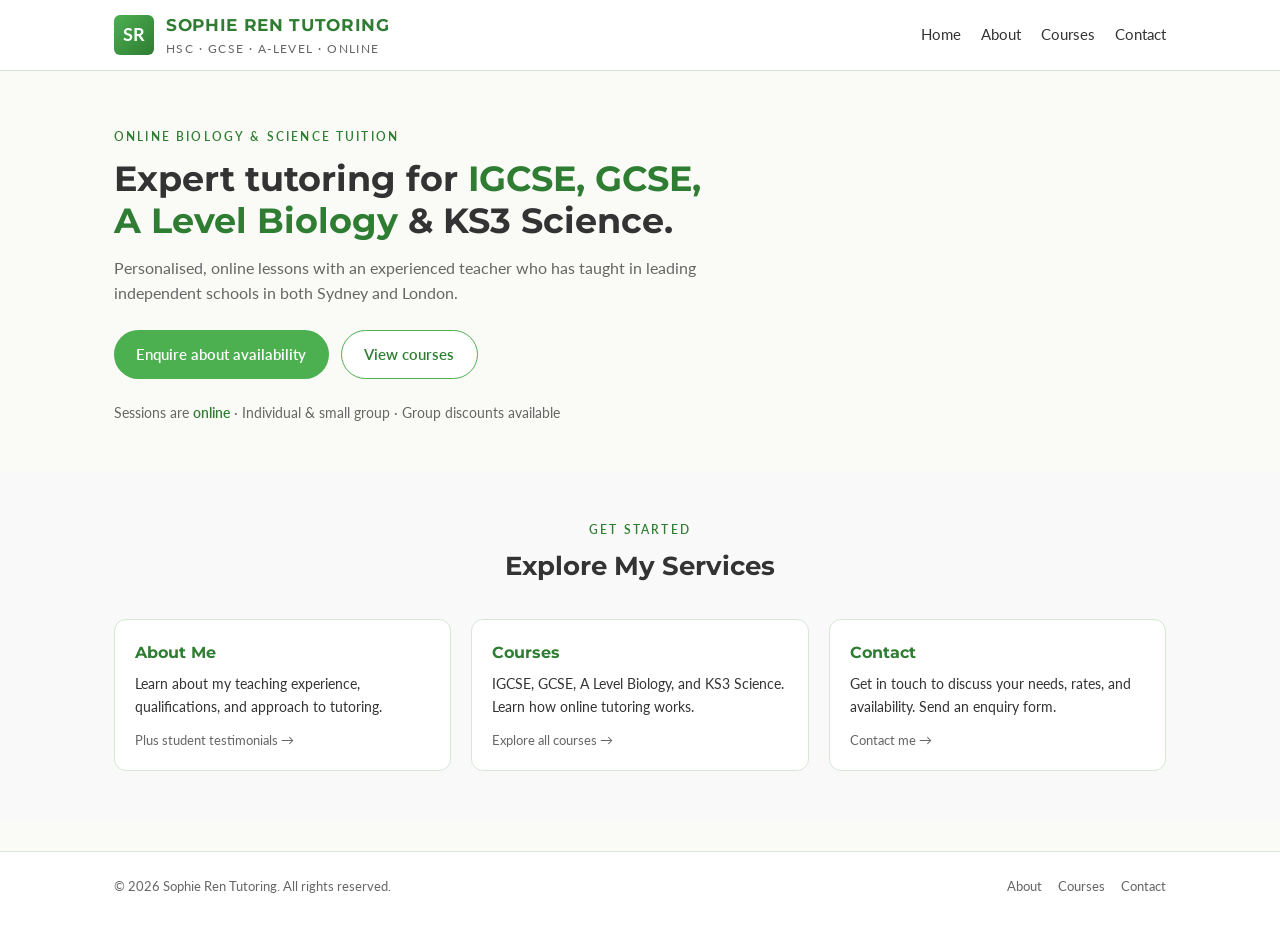
==== commit 5a5b58aa: "Refactor: Create homepage (index.html) with navigation to separate pages" ====
--- a/index.html
+++ b/index.html
@@ -26,11 +26,13 @@
     <div class="container">
       <nav class="nav">
         <div class="logo-text">
-          <div class="logo-box">SR</div>
-          <div>
-            <div class="logo-title">Sophie Ren Tutoring</div>
-            <div class="logo-subtitle">HSC · GCSE · A‑Level · Online</div>
-          </div>
+          <a href="index.html" style="display: flex; align-items: center; gap: 0.75rem;">
+            <div class="logo-box">SR</div>
+            <div>
+              <div class="logo-title">Sophie Ren Tutoring</div>
+              <div class="logo-subtitle">HSC · GCSE · A‑Level · Online</div>
+            </div>
+          </a>
         </div>
 
         <button class="nav-toggle" aria-label="Toggle navigation" onclick="toggleNav()">
@@ -40,24 +42,18 @@
         </button>
 
         <div class="nav-links">
-          <a href="#home">Home</a>
-          <a href="#about">About</a>
-          <a href="#courses">Courses</a>
-          <a href="#testimonials">Testimonials</a>
-          <a href="#online">Online Tutoring</a>
-          <a href="#rates">Rates</a>
-          <a href="#contact" class="nav-cta">Contact</a>
+          <a href="index.html">Home</a>
+          <a href="about.html">About</a>
+          <a href="courses.html">Courses</a>
+          <a href="contact.html">Contact</a>
         </div>
       </nav>
 
       <div id="mobileNav" class="nav-links-mobile">
-        <a href="#home" onclick="toggleNav()">Home</a>
-        <a href="#about" onclick="toggleNav()">About</a>
-        <a href="#courses" onclick="toggleNav()">Courses</a>
-        <a href="#testimonials" onclick="toggleNav()">Testimonials</a>
-        <a href="#online" onclick="toggleNav()">Online Tutoring</a>
-        <a href="#rates" onclick="toggleNav()">Rates</a>
-        <a href="#contact" onclick="toggleNav()">Contact</a>
+        <a href="index.html" onclick="toggleNav()">Home</a>
+        <a href="about.html" onclick="toggleNav()">About</a>
+        <a href="courses.html" onclick="toggleNav()">Courses</a>
+        <a href="contact.html" onclick="toggleNav()">Contact</a>
       </div>
     </div>
   </header>
@@ -75,8 +71,8 @@
             Personalised, online lessons with an experienced teacher who has taught in leading independent schools in both Sydney and London.
           </p>
           <div class="hero-buttons">
-            <a href="#contact" class="btn-primary">Enquire about availability</a>
-            <a href="#courses" class="btn-secondary">View courses</a>
+            <a href="contact.html" class="btn-primary">Enquire about availability</a>
+            <a href="courses.html" class="btn-secondary">View courses</a>
           </div>
           <p class="hero-meta">
             Sessions are <span>online</span> · Individual & small group · Group discounts available
@@ -85,310 +81,56 @@
       </div>
     </section>
 
-    <!-- About -->
-    <section id="about">
+    <!-- Quick Links to Other Pages -->
+    <section style="padding: 3rem 0; background: #f9f9f9;">
       <div class="container">
         <div class="section-header">
-          <div class="section-kicker">About</div>
-          <h2 class="section-title">Meet Sophie Ren</h2>
-          <p class="section-subtitle">
-            An experienced science educator with a passion for helping students build confidence, curiosity, and strong exam results.
-          </p>
+          <div class="section-kicker">Get Started</div>
+          <h2 class="section-title">Explore My Services</h2>
         </div>
 
-        <div class="about-grid">
-          <div>
-            <p>
-              I am an experienced science teacher who has worked in leading independent schools in both
-              <strong>Sydney</strong> and <strong>London</strong>. I specialise in teaching
-              <strong>IGCSE Biology</strong>, <strong>GCSE Biology</strong>, <strong>A Level Biology</strong>,
-              and <strong>KS3 Science</strong>, and have also taught the Australian <strong>HSC Biology</strong> curriculum.
-            </p>
-            <br />
-            <p>
-              I graduated from the <strong>University of New South Wales (UNSW)</strong> with a
-              <strong>Bachelor of Secondary Education & Science (Biology major) with Distinction</strong>.
-              My teaching is grounded in clear explanations, structured practice, and evidence‑based learning strategies.
-            </p>
-            <br />
-            <p>
-              I previously worked with <strong>Arludo</strong>, a science outreach company, designing curriculum that
-              integrates <strong>game‑based STEM learning</strong> to enrich student engagement in science and biology.
-              This experience has shaped my approach to make lessons interactive, relevant, and enjoyable.
-            </p>
-          </div>
+        <div style="display: grid; grid-template-columns: repeat(3, minmax(0, 1fr)); gap: 1.25rem;">
+          <a href="about.html" style="text-decoration: none;">
+            <div class="course-card" style="cursor: pointer; transition: transform 0.2s, box-shadow 0.2s;">
+              <div>
+                <h3 class="course-title">About Me</h3>
+                <p class="course-body">
+                  Learn about my teaching experience, qualifications, and approach to tutoring.
+                </p>
+              </div>
+              <div class="course-footer">
+                Plus student testimonials →
+              </div>
+            </div>
+          </a>
 
-          <div class="about-card">
-            <h3>What students can expect</h3>
-            <ul>
-              <li>• Clear, step‑by‑step explanations of challenging concepts</li>
-              <li>• Exam‑focused strategies and past paper practice</li>
-              <li>• Personalised support tailored to each student's goals</li>
-              <li>• A calm, encouraging environment that builds confidence</li>
-              <li>• Online lessons designed to be interactive and engaging</li>
-            </ul>
-          </div>
-        </div>
-      </div>
-    </section>
+          <a href="courses.html" style="text-decoration: none;">
+            <div class="course-card" style="cursor: pointer; transition: transform 0.2s, box-shadow 0.2s;">
+              <div>
+                <h3 class="course-title">Courses</h3>
+                <p class="course-body">
+                  IGCSE, GCSE, A Level Biology, and KS3 Science. Learn how online tutoring works.
+                </p>
+              </div>
+              <div class="course-footer">
+                Explore all courses →
+              </div>
+            </div>
+          </a>
 
-    <!-- Courses -->
-    <section id="courses">
-      <div class="container">
-        <div class="section-header">
-          <div class="section-kicker">Courses</div>
-          <h2 class="section-title">What I Teach</h2>
-          <p class="section-subtitle">
-            Specialised online tutoring in Biology and Science across key international curricula.
-          </p>
-        </div>
-
-        <div class="courses-grid">
-          <article class="course-card">
-            <div>
-              <div class="course-tag">Cambridge / Edexcel</div>
-              <h3 class="course-title">IGCSE Biology</h3>
-              <p class="course-body">
-                Structured coverage of core and extended content, practical skills, and exam technique with targeted past‑paper practice.
-              </p>
+          <a href="contact.html" style="text-decoration: none;">
+            <div class="course-card" style="cursor: pointer; transition: transform 0.2s, box-shadow 0.2s;">
+              <div>
+                <h3 class="course-title">Contact</h3>
+                <p class="course-body">
+                  Get in touch to discuss your needs, rates, and availability. Send an enquiry form.
+                </p>
+              </div>
+              <div class="course-footer">
+                Contact me →
+              </div>
             </div>
-            <div class="course-footer">
-              Ideal for Years 9–11 students preparing for IGCSE Biology exams.
-            </div>
-          </article>
-
-          <article class="course-card">
-            <div>
-              <div class="course-tag">UK GCSE</div>
-              <h3 class="course-title">GCSE Biology</h3>
-              <p class="course-body">
-                Clear explanations, scaffolded revision, and exam‑style questions to build confidence and accuracy in GCSE Biology.
-              </p>
-            </div>
-            <div class="course-footer">
-              Suitable for students following AQA, OCR, Edexcel and similar specifications.
-            </div>
-          </article>
-
-          <article class="course-card">
-            <div>
-              <div class="course-tag">A Level</div>
-              <h3 class="course-title">A Level Biology</h3>
-              <p class="course-body">
-                In‑depth conceptual teaching, data analysis skills, and high‑level exam technique tailored to A Level Biology demands.
-              </p>
-            </div>
-            <div class="course-footer">
-              Ideal for Year 12–13 students aiming for top grades.
-            </div>
-          </article>
-
-          <article class="course-card">
-            <div>
-              <div class="course-tag">KS3 Science</div>
-              <h3 class="course-title">KS3 Science</h3>
-              <p class="course-body">
-                Supportive, foundational science tuition to prepare students for future success in GCSE and beyond.
-              </p>
-            </div>
-            <div class="course-footer">
-              Perfect for building confidence early in secondary school.
-            </div>
-          </article>
-        </div>
-      </div>
-    </section>
-
-    <!-- Testimonials -->
-    <section id="testimonials">
-      <div class="container">
-        <div class="section-header">
-          <div class="section-kicker">Testimonials</div>
-          <h2 class="section-title">Student & Parent Feedback</h2>
-          <p class="section-subtitle">
-            A space for you to add real testimonials as they come in. Here are example placeholders you can replace.
-          </p>
-        </div>
-
-        <div class="testimonials-grid">
-          <article class="testimonial-card">
-            <div class="testimonial-quote">"</div>
-            <p class="testimonial-text">
-              Sophie helped me go from a predicted 6 to a 9 in GCSE Biology. Her explanations made everything finally click.
-            </p>
-            <div class="testimonial-name">Year 11 Student</div>
-            <div class="testimonial-meta">GCSE Biology</div>
-          </article>
-
-          <article class="testimonial-card">
-            <div class="testimonial-quote">"</div>
-            <p class="testimonial-text">
-              The best tutor I've ever had. She made A Level Biology feel manageable and even enjoyable.
-            </p>
-            <div class="testimonial-name">Year 13 Student</div>
-            <div class="testimonial-meta">A Level Biology</div>
-          </article>
-
-          <article class="testimonial-card">
-            <div class="testimonial-quote">"</div>
-            <p class="testimonial-text">
-              My daughter's confidence in science has transformed. The online lessons are structured, engaging, and very effective.
-            </p>
-            <div class="testimonial-name">Parent of KS3 Student</div>
-            <div class="testimonial-meta">KS3 Science</div>
-          </article>
-        </div>
-      </div>
-    </section>
-
-    <!-- Online Tutoring -->
-    <section id="online">
-      <div class="container">
-        <div class="section-header">
-          <div class="section-kicker">Online Tutoring</div>
-          <h2 class="section-title">How Online Lessons Work</h2>
-          <p class="section-subtitle">
-            All tutoring sessions are delivered online, designed to be interactive, flexible, and effective for busy students.
-          </p>
-        </div>
-
-        <div class="online-grid">
-          <article class="online-card">
-            <h3>Lesson Format</h3>
-            <ul>
-              <li>• Live video lessons (e.g. Zoom or Teams)</li>
-              <li>• Digital whiteboard and shared resources</li>
-              <li>• Exam‑style questions and worked solutions</li>
-              <li>• Optional homework and follow‑up tasks</li>
-            </ul>
-          </article>
-
-          <article class="online-card">
-            <h3>Benefits of Online</h3>
-            <ul>
-              <li>• No travel time, learn from home</li>
-              <li>• Flexible scheduling across time zones</li>
-              <li>• Access to digital worksheets and revision materials</li>
-              <li>• Ideal for regular support or intensive revision blocks</li>
-            </ul>
-          </article>
-
-          <article class="online-card">
-            <h3>Group Sessions</h3>
-            <ul>
-              <li>• Small groups (typically 2–4 students)</li>
-              <li>• Group discounts offered</li>
-              <li>• Great for friends in the same course</li>
-              <li>• Shared exam practice and discussion</li>
-            </ul>
-          </article>
-        </div>
-      </div>
-    </section>
-
-    <!-- Rates -->
-    <section id="rates">
-      <div class="container">
-        <div class="section-header">
-          <div class="section-kicker">Rates & Enquiries</div>
-          <h2 class="section-title">Tutoring Rates</h2>
-          <p class="section-subtitle">
-            Rates vary depending on course level, individual vs group sessions, and frequency. Please get in touch for a personalised quote.
-          </p>
-        </div>
-
-        <div class="rates-grid">
-          <div class="rates-card">
-            <h3>What affects the rate?</h3>
-            <ul>
-              <li>• Course level (KS3, IGCSE/GCSE, A Level)</li>
-              <li>• Individual vs small group lessons</li>
-              <li>• Weekly ongoing support vs short‑term revision</li>
-              <li>• Length of each session</li>
-            </ul>
-            <p class="rates-note">
-              Group discounts are available for students in the same course and similar level.
-            </p>
-          </div>
-
-          <div class="rates-card">
-            <h3>How to enquire</h3>
-            <p>
-              To enquire about current rates and availability, please use the contact form below or email:
-              <strong>srentutoring@gmail.com</strong>.
-            </p>
-            <br />
-            <p>
-              Include the student's year level, course (e.g. IGCSE Biology, A Level Biology), and any exam boards or key dates
-              (e.g. upcoming mocks or final exams).
-            </p>
-          </div>
-        </div>
-      </div>
-    </section>
-
-    <!-- Contact -->
-    <section id="contact">
-      <div class="container">
-        <div class="section-header">
-          <div class="section-kicker">Contact</div>
-          <h2 class="section-title">Get in Touch</h2>
-          <p class="section-subtitle">
-            Ready to enquire about tutoring or ask a question? Fill in the form below and I'll get back to you as soon as possible.
-          </p>
-        </div>
-
-        <div class="contact-grid">
-          <div class="contact-details">
-            <p>
-              <strong>Email:</strong> srentutoring@gmail.com
-            </p>
-            <p>
-              <strong>Availability:</strong> I typically respond within 24 hours. To discuss your specific needs and arrange a trial lesson, please fill in the form with relevant details.
-            </p>
-            <p>
-              <strong>Time zone flexibility:</strong> I teach students across multiple time zones, so just let me know your location and preferred lesson times.
-            </p>
-          </div>
-
-          <form>
-            <div class="form-row">
-              <label for="name">Full Name *</label>
-              <input type="text" id="name" name="name" required />
-            </div>
-
-            <div class="form-row">
-              <label for="email">Email Address *</label>
-              <input type="email" id="email" name="email" required />
-            </div>
-
-            <div class="form-row">
-              <label for="student-name">Student Name (if different) *</label>
-              <input type="text" id="student-name" name="student-name" />
-            </div>
-
-            <div class="form-row">
-              <label for="course">Course / Subject *</label>
-              <select id="course" name="course" required>
-                <option value="">Select a course</option>
-                <option value="igcse-biology">IGCSE Biology</option>
-                <option value="gcse-biology">GCSE Biology</option>
-                <option value="a-level-biology">A Level Biology</option>
-                <option value="ks3-science">KS3 Science</option>
-                <option value="hsc-biology">HSC Biology</option>
-              </select>
-            </div>
-
-            <div class="form-row">
-              <label for="message">Tell me a bit more *</label>
-              <textarea id="message" name="message" placeholder="E.g. your goals, current level, when you'd like to start..." required></textarea>
-              <div class="form-helper">Let me know your exam board, upcoming exam dates, and any specific topics you'd like help with.</div>
-            </div>
-
-            <div class="form-row">
-              <button type="submit" class="btn-primary">Send Enquiry</button>
-            </div>
-          </form>
+          </a>
         </div>
       </div>
     </section>
@@ -400,9 +142,9 @@
       <div class="footer-inner">
         <div>© 2026 Sophie Ren Tutoring. All rights reserved.</div>
         <div class="footer-links">
-          <a href="#about">About</a>
-          <a href="#courses">Courses</a>
-          <a href="#contact">Contact</a>
+          <a href="about.html">About</a>
+          <a href="courses.html">Courses</a>
+          <a href="contact.html">Contact</a>
         </div>
       </div>
     </div>
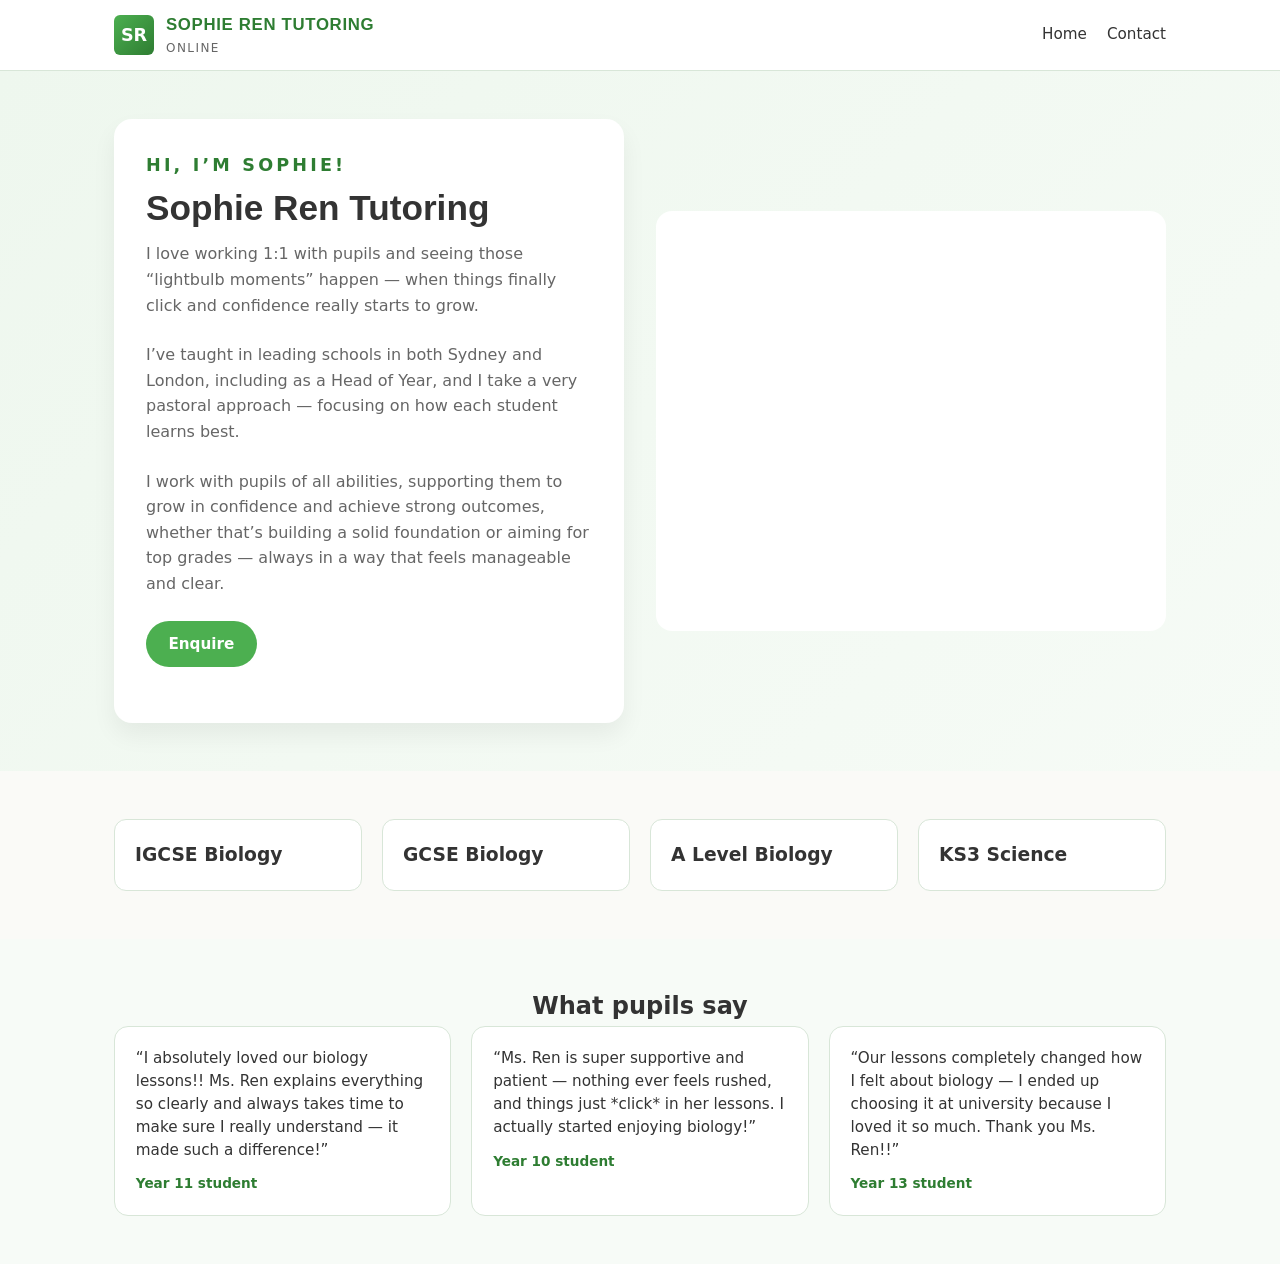
==== commit c95e423f: "Refactor index.html for improved structure and style Removed unnecessary metadata and improved the s" ====
--- a/index.html
+++ b/index.html
@@ -2,153 +2,259 @@
 <html lang="en">
 <head>
   <meta charset="UTF-8" />
-  <title>Sophie Ren Tutoring | Online Biology & Science Tutor</title>
+  <title>Sophie Ren Tutoring</title>
   <meta name="viewport" content="width=device-width, initial-scale=1" />
-  <meta name="description" content="Online Biology and Science tutoring for IGCSE, GCSE, A Level Biology and KS3 Science with experienced teacher Sophie Ren." />
-
-  <!-- Google Fonts -->
-  <link href="https://fonts.googleapis.com/css2?family=Montserrat:wght@500;700&family=Lato:wght@300;400;700&display=swap" rel="stylesheet" />
-
-  <!-- External Stylesheet -->
+
+  <!-- Link CSS -->
   <link rel="stylesheet" href="styles.css" />
 
-  <script>
-    function toggleNav() {
-      const mobileNav = document.getElementById('mobileNav');
-      mobileNav.style.display = mobileNav.style.display === 'flex' ? 'none' : 'flex';
-    }
-  </script>
+  <style>
+    .hero {
+      background: linear-gradient(135deg, #eef7ee, #f6fbf6);
+      padding: 3rem 0;
+    }
+
+    .hero-grid {
+      display: grid;
+      grid-template-columns: 1fr 1fr;
+      gap: 2rem;
+      align-items: center;
+    }
+
+    .hero-content-box {
+      background: white;
+      padding: 2rem;
+      border-radius: 18px;
+      box-shadow: 0 12px 25px rgba(0,0,0,0.06);
+    }
+
+    .hero-kicker {
+      font-size: 1.1rem;
+      font-weight: 700;
+      color: #2e7d32;
+      margin-bottom: 0.5rem;
+    }
+
+    /* ✅ CLEAN IMAGE AREA (no green block) */
+    .hero-images {
+      position: relative;
+      height: 420px;
+      border-radius: 16px;
+      overflow: hidden;
+      background: #ffffff;
+      display: flex;
+      align-items: center;
+      justify-content: center;
+    }
+
+    .hero-img {
+      position: absolute;
+      width: 100%;
+      height: 100%;
+      opacity: 0;
+      transition: opacity 0.8s ease;
+    }
+
+    /* ✅ img1 slightly zoomed (hides Gemini logo naturally) */
+    .img1 {
+      object-fit: cover;
+      transform: scale(1.08);
+      object-position: center;
+    }
+
+    /* ✅ img2 fully visible */
+    .img2 {
+      object-fit: contain;
+    }
+
+    .img3 {
+      object-fit: cover;
+    }
+
+    .hero-img.active {
+      opacity: 1;
+    }
+
+    /* TESTIMONIALS */
+    .testimonials-section {
+      background: #f7fbf7;
+      padding: 3rem 0;
+    }
+
+    .testimonials-grid {
+      display: grid;
+      grid-template-columns: repeat(3, 1fr);
+      gap: 1.25rem;
+    }
+
+    .testimonial-card {
+      background: white;
+      padding: 1.3rem;
+      border-radius: 14px;
+      border: 1px solid #d8e6d8;
+      font-size: 0.95rem;
+      line-height: 1.5;
+    }
+
+    .testimonial-name {
+      margin-top: 0.75rem;
+      font-weight: 600;
+      color: #2e7d32;
+    }
+
+    @media (max-width: 768px) {
+      .hero-grid,
+      .testimonials-grid {
+        grid-template-columns: 1fr;
+      }
+
+      .hero-images {
+        height: 280px;
+        margin-top: 1.5rem;
+      }
+    }
+  </style>
 </head>
+
 <body>
 
-  <!-- Header / Navigation -->
-  <header>
-    <div class="container">
-      <nav class="nav">
-        <div class="logo-text">
-          <a href="index.html" style="display: flex; align-items: center; gap: 0.75rem;">
-            <div class="logo-box">SR</div>
-            <div>
-              <div class="logo-title">Sophie Ren Tutoring</div>
-              <div class="logo-subtitle">HSC · GCSE · A‑Level · Online</div>
-            </div>
-          </a>
-        </div>
-
-        <button class="nav-toggle" aria-label="Toggle navigation" onclick="toggleNav()">
-          <span></span>
-          <span></span>
-          <span></span>
-        </button>
-
-        <div class="nav-links">
-          <a href="index.html">Home</a>
-          <a href="about.html">About</a>
-          <a href="courses.html">Courses</a>
-          <a href="contact.html">Contact</a>
-        </div>
-      </nav>
-
-      <div id="mobileNav" class="nav-links-mobile">
-        <a href="index.html" onclick="toggleNav()">Home</a>
-        <a href="about.html" onclick="toggleNav()">About</a>
-        <a href="courses.html" onclick="toggleNav()">Courses</a>
-        <a href="contact.html" onclick="toggleNav()">Contact</a>
-      </div>
-    </div>
-  </header>
-
-  <!-- Hero -->
-  <main id="home">
-    <section class="hero">
-      <div class="container hero-grid">
-        <div>
-          <div class="hero-kicker">Online Biology & Science Tuition</div>
-          <h1 class="hero-title">
-            Expert tutoring for <span class="hero-highlight">IGCSE, GCSE, A Level Biology</span> & KS3 Science.
-          </h1>
-          <p class="hero-subtitle">
-            Personalised, online lessons with an experienced teacher who has taught in leading independent schools in both Sydney and London.
-          </p>
-          <div class="hero-buttons">
-            <a href="contact.html" class="btn-primary">Enquire about availability</a>
-            <a href="courses.html" class="btn-secondary">View courses</a>
+<header>
+  <div class="container">
+    <nav class="nav">
+      <div class="logo-text">
+        <a href="index.html" style="display:flex; align-items:center; gap:0.75rem;">
+          <div class="logo-box">SR</div>
+          <div>
+            <div class="logo-title">Sophie Ren Tutoring</div>
+            <div class="logo-subtitle">Online</div>
           </div>
-          <p class="hero-meta">
-            Sessions are <span>online</span> · Individual & small group · Group discounts available
-          </p>
-        </div>
-      </div>
-    </section>
-
-    <!-- Quick Links to Other Pages -->
-    <section style="padding: 3rem 0; background: #f9f9f9;">
-      <div class="container">
-        <div class="section-header">
-          <div class="section-kicker">Get Started</div>
-          <h2 class="section-title">Explore My Services</h2>
-        </div>
-
-        <div style="display: grid; grid-template-columns: repeat(3, minmax(0, 1fr)); gap: 1.25rem;">
-          <a href="about.html" style="text-decoration: none;">
-            <div class="course-card" style="cursor: pointer; transition: transform 0.2s, box-shadow 0.2s;">
-              <div>
-                <h3 class="course-title">About Me</h3>
-                <p class="course-body">
-                  Learn about my teaching experience, qualifications, and approach to tutoring.
-                </p>
-              </div>
-              <div class="course-footer">
-                Plus student testimonials →
-              </div>
-            </div>
-          </a>
-
-          <a href="courses.html" style="text-decoration: none;">
-            <div class="course-card" style="cursor: pointer; transition: transform 0.2s, box-shadow 0.2s;">
-              <div>
-                <h3 class="course-title">Courses</h3>
-                <p class="course-body">
-                  IGCSE, GCSE, A Level Biology, and KS3 Science. Learn how online tutoring works.
-                </p>
-              </div>
-              <div class="course-footer">
-                Explore all courses →
-              </div>
-            </div>
-          </a>
-
-          <a href="contact.html" style="text-decoration: none;">
-            <div class="course-card" style="cursor: pointer; transition: transform 0.2s, box-shadow 0.2s;">
-              <div>
-                <h3 class="course-title">Contact</h3>
-                <p class="course-body">
-                  Get in touch to discuss your needs, rates, and availability. Send an enquiry form.
-                </p>
-              </div>
-              <div class="course-footer">
-                Contact me →
-              </div>
-            </div>
-          </a>
-        </div>
-      </div>
-    </section>
-  </main>
-
-  <!-- Footer -->
-  <footer>
-    <div class="container">
-      <div class="footer-inner">
-        <div>© 2026 Sophie Ren Tutoring. All rights reserved.</div>
-        <div class="footer-links">
-          <a href="about.html">About</a>
-          <a href="courses.html">Courses</a>
-          <a href="contact.html">Contact</a>
-        </div>
-      </div>
-    </div>
-  </footer>
+        </a>
+      </div>
+
+      <button class="nav-toggle" onclick="toggleNav()">
+        <span></span><span></span><span></span>
+      </button>
+
+      <div class="nav-links">
+        <a href="index.html">Home</a>
+        <a href="contact.html">Contact</a>
+      </div>
+    </nav>
+
+    <div id="mobileNav" class="nav-links-mobile">
+      <a href="index.html">Home</a>
+      <a href="contact.html">Contact</a>
+    </div>
+  </div>
+</header>
+
+<main>
+
+<!-- HERO -->
+<section class="hero">
+  <div class="container hero-grid">
+
+    <div class="hero-content-box">
+
+      <div class="hero-kicker">Hi, I’m Sophie!</div>
+
+      <h1 class="hero-title">Sophie Ren Tutoring</h1>
+
+      <p class="hero-subtitle">
+        I love working 1:1 with pupils and seeing those “lightbulb moments” happen — when things finally click and confidence really starts to grow.
+      </p>
+
+      <p class="hero-subtitle">
+        I’ve taught in leading schools in both Sydney and London, including as a Head of Year, and I take a very pastoral approach — focusing on how each student learns best.
+      </p>
+
+      <p class="hero-subtitle">
+        I work with pupils of all abilities, supporting them to grow in confidence and achieve strong outcomes, whether that’s building a solid foundation or aiming for top grades — always in a way that feels manageable and clear.
+      </p>
+
+      <div class="hero-buttons">
+        <a href="contact.html" class="btn-primary">Enquire</a>
+      </div>
+
+    </div>
+
+    <!-- IMAGES -->
+    <div class="hero-images">
+      <img src="img1.png" class="hero-img img1 active">
+      <img src="img2.png" class="hero-img img2">
+      <img src="img3.png" class="hero-img img3">
+    </div>
+
+  </div>
+</section>
+
+<section class="courses-section">
+  <div class="container">
+
+    <div class="courses-grid">
+
+      <div class="course-card">
+        <h3>IGCSE Biology</h3>
+      </div>
+
+      <div class="course-card">
+        <h3>GCSE Biology</h3>
+      </div>
+
+      <div class="course-card">
+        <h3>A Level Biology</h3>
+      </div>
+
+      <div class="course-card">
+        <h3>KS3 Science</h3>
+      </div>
+
+    </div>
+
+  </div>
+</section>
+
+<!-- TESTIMONIALS -->
+<section class="testimonials-section">
+  <div class="container">
+    <h2 style="text-align:center;">What pupils say</h2>
+
+    <div class="testimonials-grid">
+
+      <div class="testimonial-card">
+        “I absolutely loved our biology lessons!! Ms. Ren explains everything so clearly and always takes time to make sure I really understand — it made such a difference!”
+        <div class="testimonial-name">Year 11 student</div>
+      </div>
+
+      <div class="testimonial-card">
+        “Ms. Ren is super supportive and patient — nothing ever feels rushed, and things just *click* in her lessons. I actually started enjoying biology!”
+        <div class="testimonial-name">Year 10 student</div>
+      </div>
+
+      <div class="testimonial-card">
+        “Our lessons completely changed how I felt about biology — I ended up choosing it at university because I loved it so much. Thank you Ms. Ren!!”
+        <div class="testimonial-name">Year 13 student</div>
+      </div>
+
+    </div>
+  </div>
+</section>
+
+</main>
+
+<!-- IMAGE ROTATION -->
+<script>
+  let currentIndex = 0;
+  const images = document.querySelectorAll('.hero-img');
+
+  function rotateImages() {
+    images[currentIndex].classList.remove('active');
+    currentIndex = (currentIndex + 1) % images.length;
+    images[currentIndex].classList.add('active');
+  }
+
+  setInterval(rotateImages, 3000);
+</script>
 
 </body>
 </html>
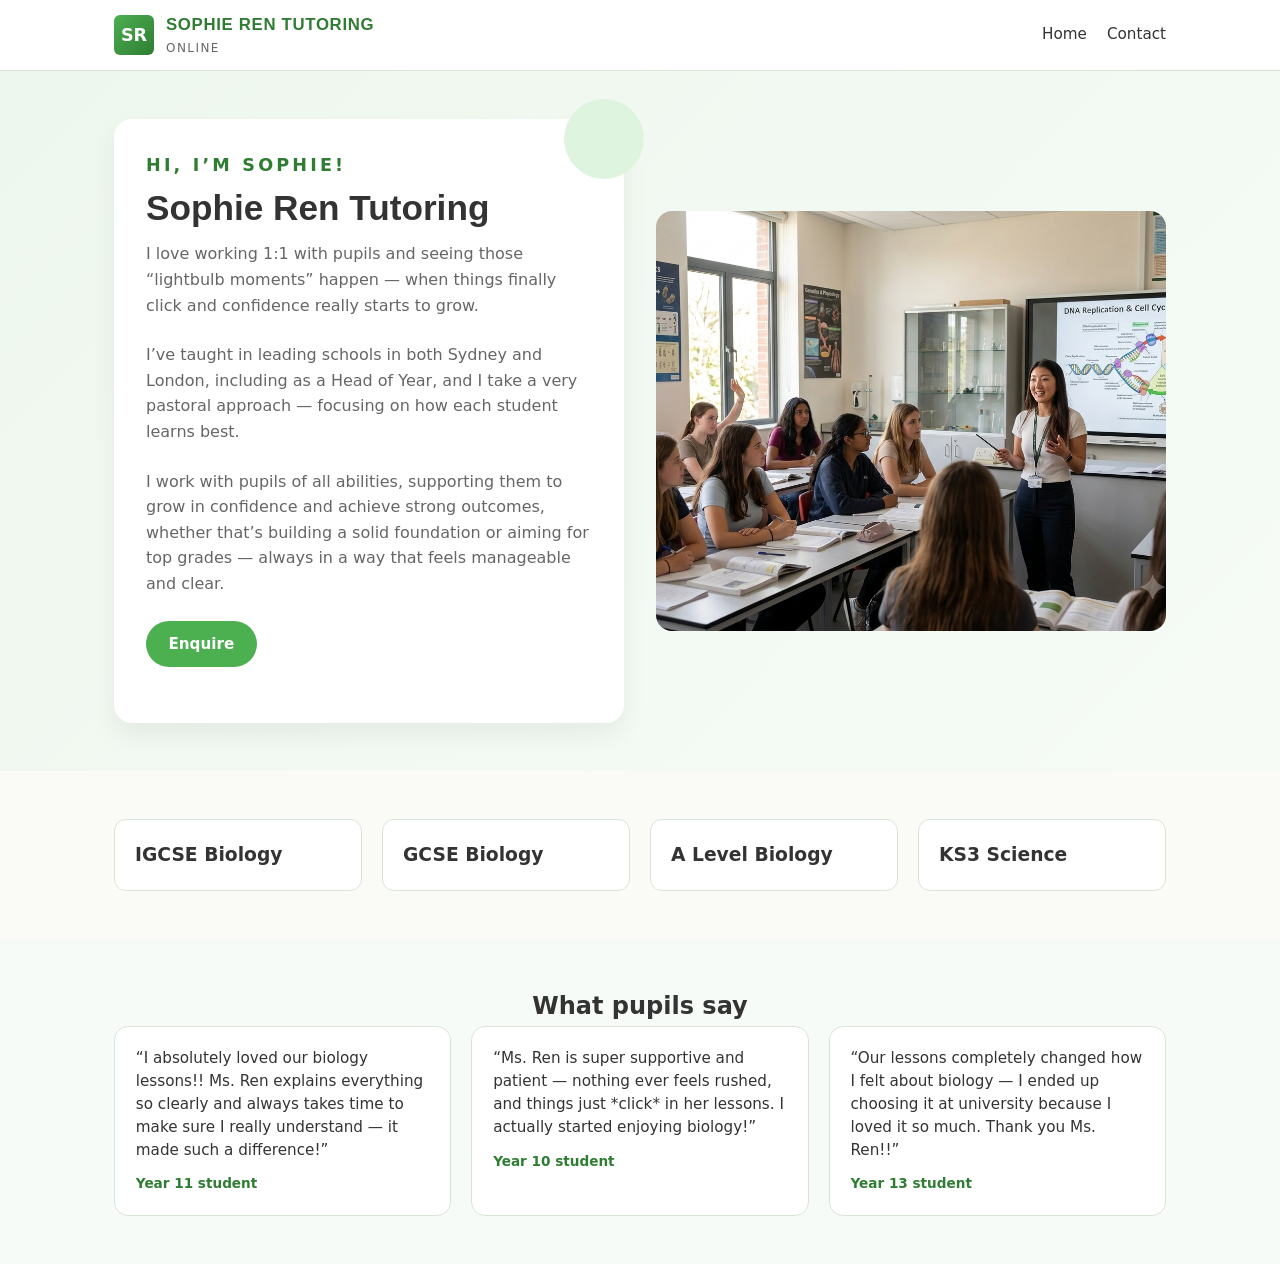
==== commit 71068607: "Add favicon link to index.html" ====
--- a/index.html
+++ b/index.html
@@ -5,6 +5,9 @@
   <title>Sophie Ren Tutoring</title>
   <meta name="viewport" content="width=device-width, initial-scale=1" />
 
+   <!-- Favicon -->
+  <link rel="icon" type="image/x-icon" href="favicon.ico" />
+  
   <!-- Link CSS -->
   <link rel="stylesheet" href="styles.css" />
 
--- a/styles.css
+++ b/styles.css
@@ -667,3 +667,138 @@
     justify-content: center;
   }
 }
+.hero-content-box {
+  animation: fadeInUp 0.8s ease;
+}
+
+@keyframes fadeInUp {
+  from {
+    opacity: 0;
+    transform: translateY(15px);
+  }
+  to {
+    opacity: 1;
+    transform: translateY(0);
+  }
+}
+/* HERO VISUAL UPGRADE */
+.hero {
+  background: linear-gradient(135deg, #eef7ee, #f6fbf6);
+  position: relative;
+}
+
+.hero-content-box {
+  background: white;
+  padding: 2rem;
+  border-radius: 18px;
+  box-shadow: 0 12px 30px rgba(0,0,0,0.08);
+  position: relative;
+}
+
+/* playful soft blob effect */
+.hero-content-box::before {
+  content: "";
+  position: absolute;
+  top: -20px;
+  right: -20px;
+  width: 80px;
+  height: 80px;
+  background: #dff4df;
+  border-radius: 50%;
+  z-index: 0;
+}
+
+.hero-kicker {
+  font-size: 1.1rem;
+  font-weight: 700;
+  color: var(--green-dark);
+}
+
+/* testimonial */
+.hero-testimonial {
+  margin-top: 1rem;
+  font-size: 0.9rem;
+  color: #444;
+  background: #f1faf1;
+  padding: 0.8rem 1rem;
+  border-radius: 12px;
+  border-left: 4px solid var(--green-primary);
+}
+
+/* IMAGE AREA */
+.hero-images {
+  position: relative;
+  height: 420px;
+  border-radius: 18px;
+  background: #eaf6ea;
+  display: flex;
+  align-items: center;
+  justify-content: center;
+  overflow: hidden;
+}
+
+.hero-img {
+  position: absolute;
+  max-width: 100%;
+  max-height: 100%;
+  object-fit: cover;
+  opacity: 0;
+  transition: opacity 0.8s ease;
+}
+
+/* FIX FOR IMAGE 2 */
+.contain-img {
+  object-fit: contain !important;
+}
+
+.hero-img.active {
+  opacity: 1;
+}
+
+/* RESULTS STRIP */
+.results-strip {
+  padding: 2.5rem 0;
+  background: #f0f8f0;
+}
+
+.results-grid {
+  display: grid;
+  grid-template-columns: repeat(3, 1fr);
+  gap: 1rem;
+  text-align: center;
+}
+
+.result-card {
+  background: white;
+  padding: 1.2rem;
+  border-radius: 14px;
+  border: 1px solid var(--border-soft);
+}
+
+.result-number {
+  font-size: 1.6rem;
+  font-weight: 700;
+  color: var(--green-dark);
+}
+
+.result-text {
+  font-size: 0.9rem;
+  color: var(--text-muted);
+}
+
+/* subtle animation */
+.hero-content-box {
+  animation: fadeInUp 0.8s ease;
+}
+
+@keyframes fadeInUp {
+  from {opacity: 0; transform: translateY(15px);}
+  to {opacity: 1; transform: translateY(0);}
+}
+
+/* mobile */
+@media (max-width: 768px) {
+  .results-grid {
+    grid-template-columns: 1fr;
+  }
+}
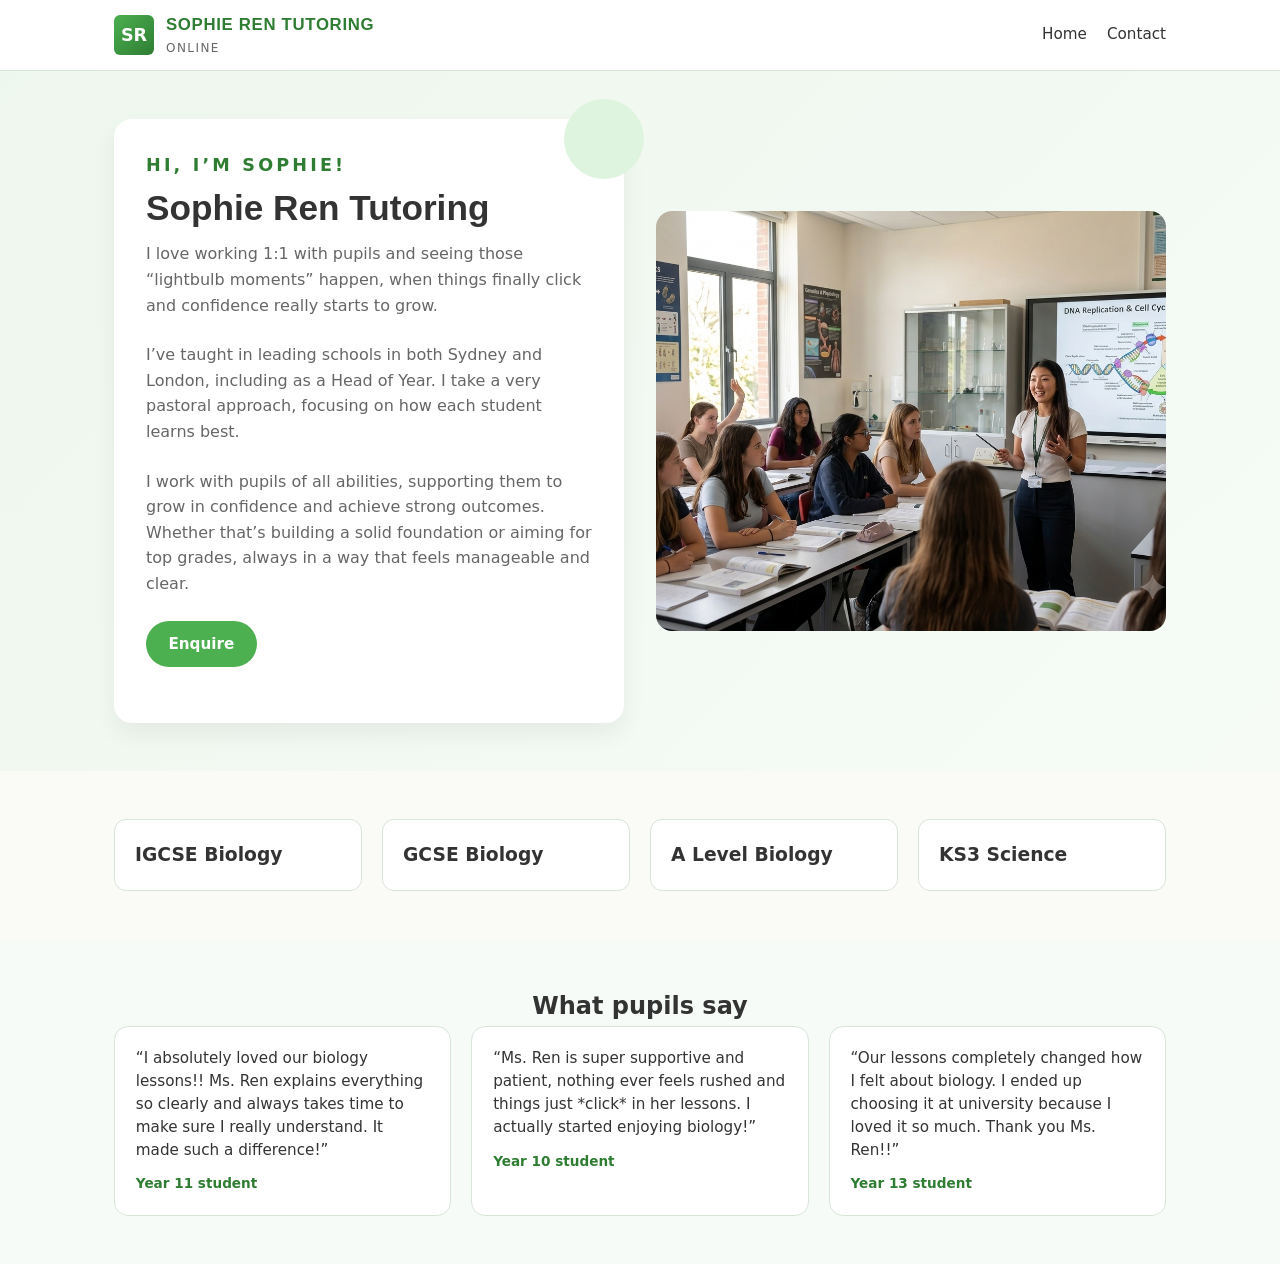
==== commit 7d6ede24: "Refine text for clarity and readability Updated punctuation and sentence structure for clarity in te" ====
--- a/index.html
+++ b/index.html
@@ -164,15 +164,15 @@
       <h1 class="hero-title">Sophie Ren Tutoring</h1>
 
       <p class="hero-subtitle">
-        I love working 1:1 with pupils and seeing those “lightbulb moments” happen — when things finally click and confidence really starts to grow.
+        I love working 1:1 with pupils and seeing those “lightbulb moments” happen, when things finally click and confidence really starts to grow.
       </p>
 
       <p class="hero-subtitle">
-        I’ve taught in leading schools in both Sydney and London, including as a Head of Year, and I take a very pastoral approach — focusing on how each student learns best.
+        I’ve taught in leading schools in both Sydney and London, including as a Head of Year. I take a very pastoral approach, focusing on how each student learns best.
       </p>
 
       <p class="hero-subtitle">
-        I work with pupils of all abilities, supporting them to grow in confidence and achieve strong outcomes, whether that’s building a solid foundation or aiming for top grades — always in a way that feels manageable and clear.
+        I work with pupils of all abilities, supporting them to grow in confidence and achieve strong outcomes. Whether that’s building a solid foundation or aiming for top grades, always in a way that feels manageable and clear.
       </p>
 
       <div class="hero-buttons">
@@ -225,17 +225,17 @@
     <div class="testimonials-grid">
 
       <div class="testimonial-card">
-        “I absolutely loved our biology lessons!! Ms. Ren explains everything so clearly and always takes time to make sure I really understand — it made such a difference!”
+        “I absolutely loved our biology lessons!! Ms. Ren explains everything so clearly and always takes time to make sure I really understand. It made such a difference!”
         <div class="testimonial-name">Year 11 student</div>
       </div>
 
       <div class="testimonial-card">
-        “Ms. Ren is super supportive and patient — nothing ever feels rushed, and things just *click* in her lessons. I actually started enjoying biology!”
+        “Ms. Ren is super supportive and patient, nothing ever feels rushed and things just *click* in her lessons. I actually started enjoying biology!”
         <div class="testimonial-name">Year 10 student</div>
       </div>
 
       <div class="testimonial-card">
-        “Our lessons completely changed how I felt about biology — I ended up choosing it at university because I loved it so much. Thank you Ms. Ren!!”
+        “Our lessons completely changed how I felt about biology. I ended up choosing it at university because I loved it so much. Thank you Ms. Ren!!”
         <div class="testimonial-name">Year 13 student</div>
       </div>
 
